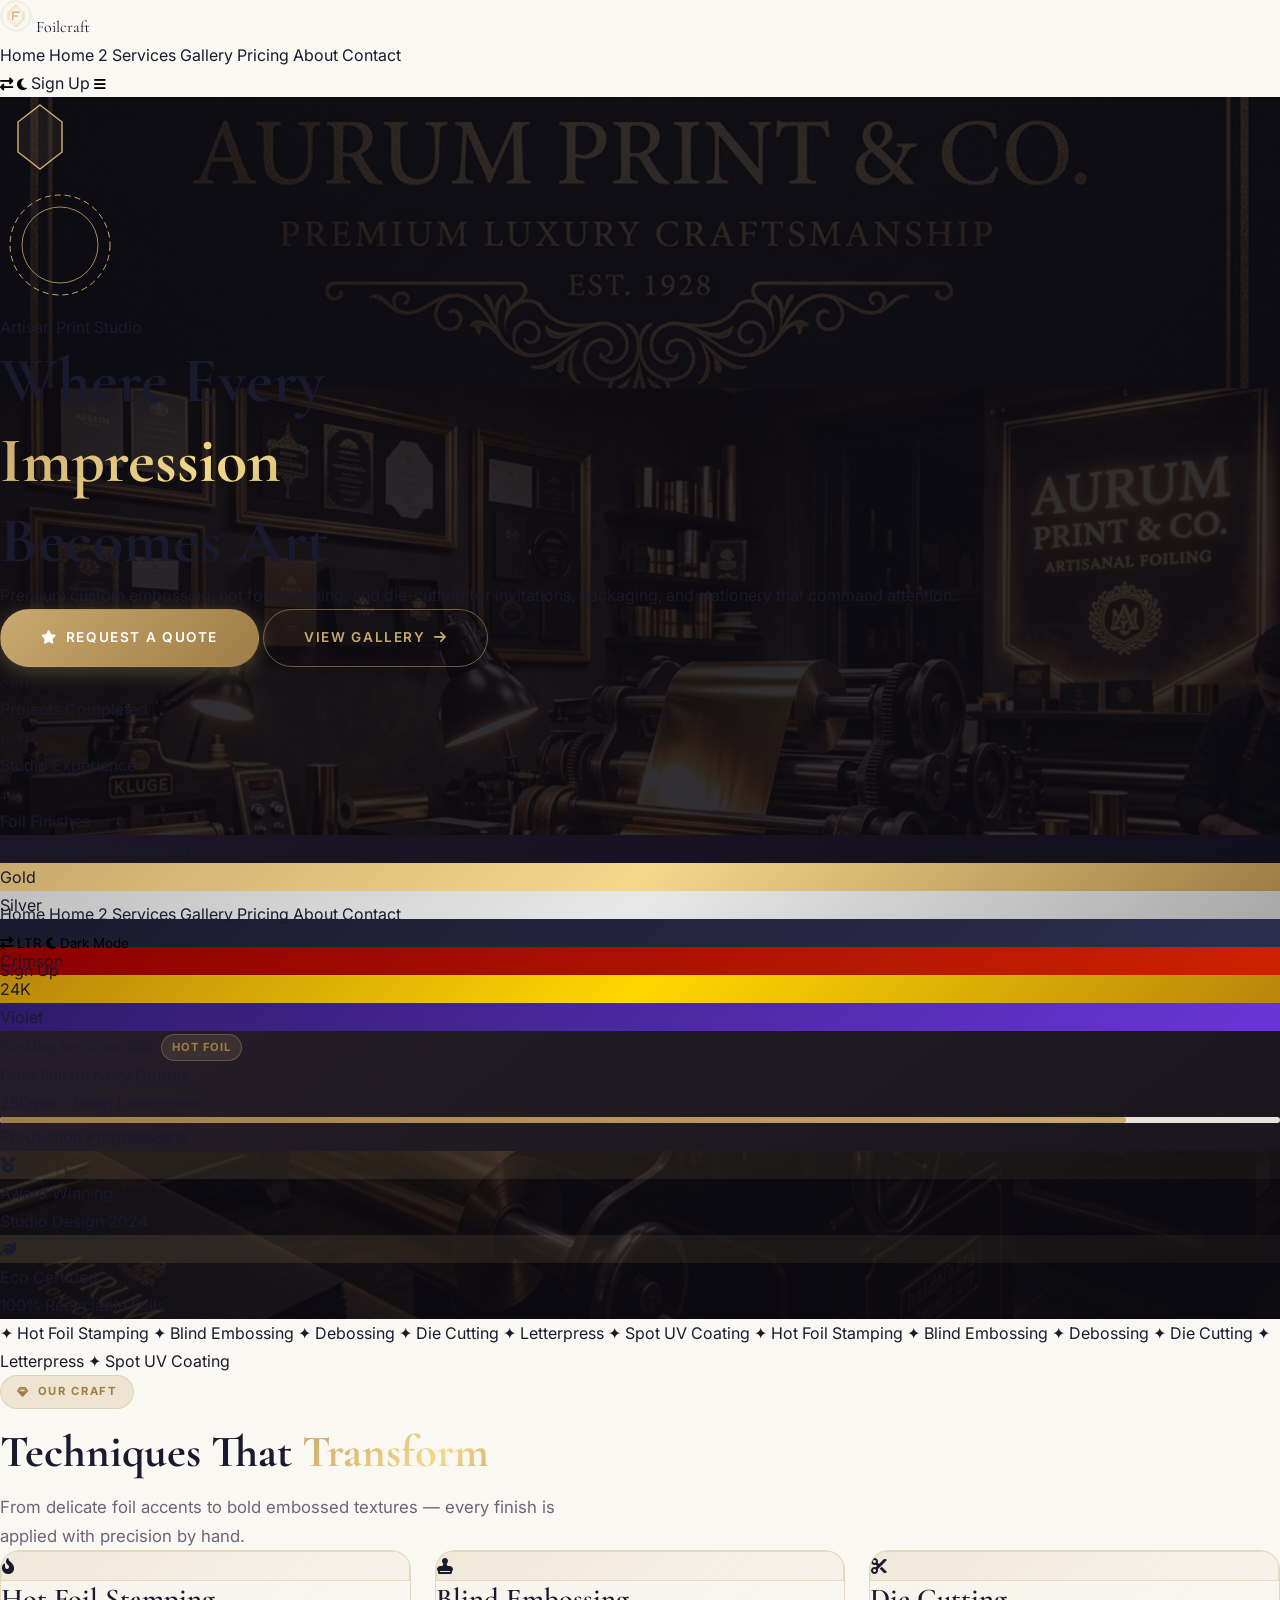
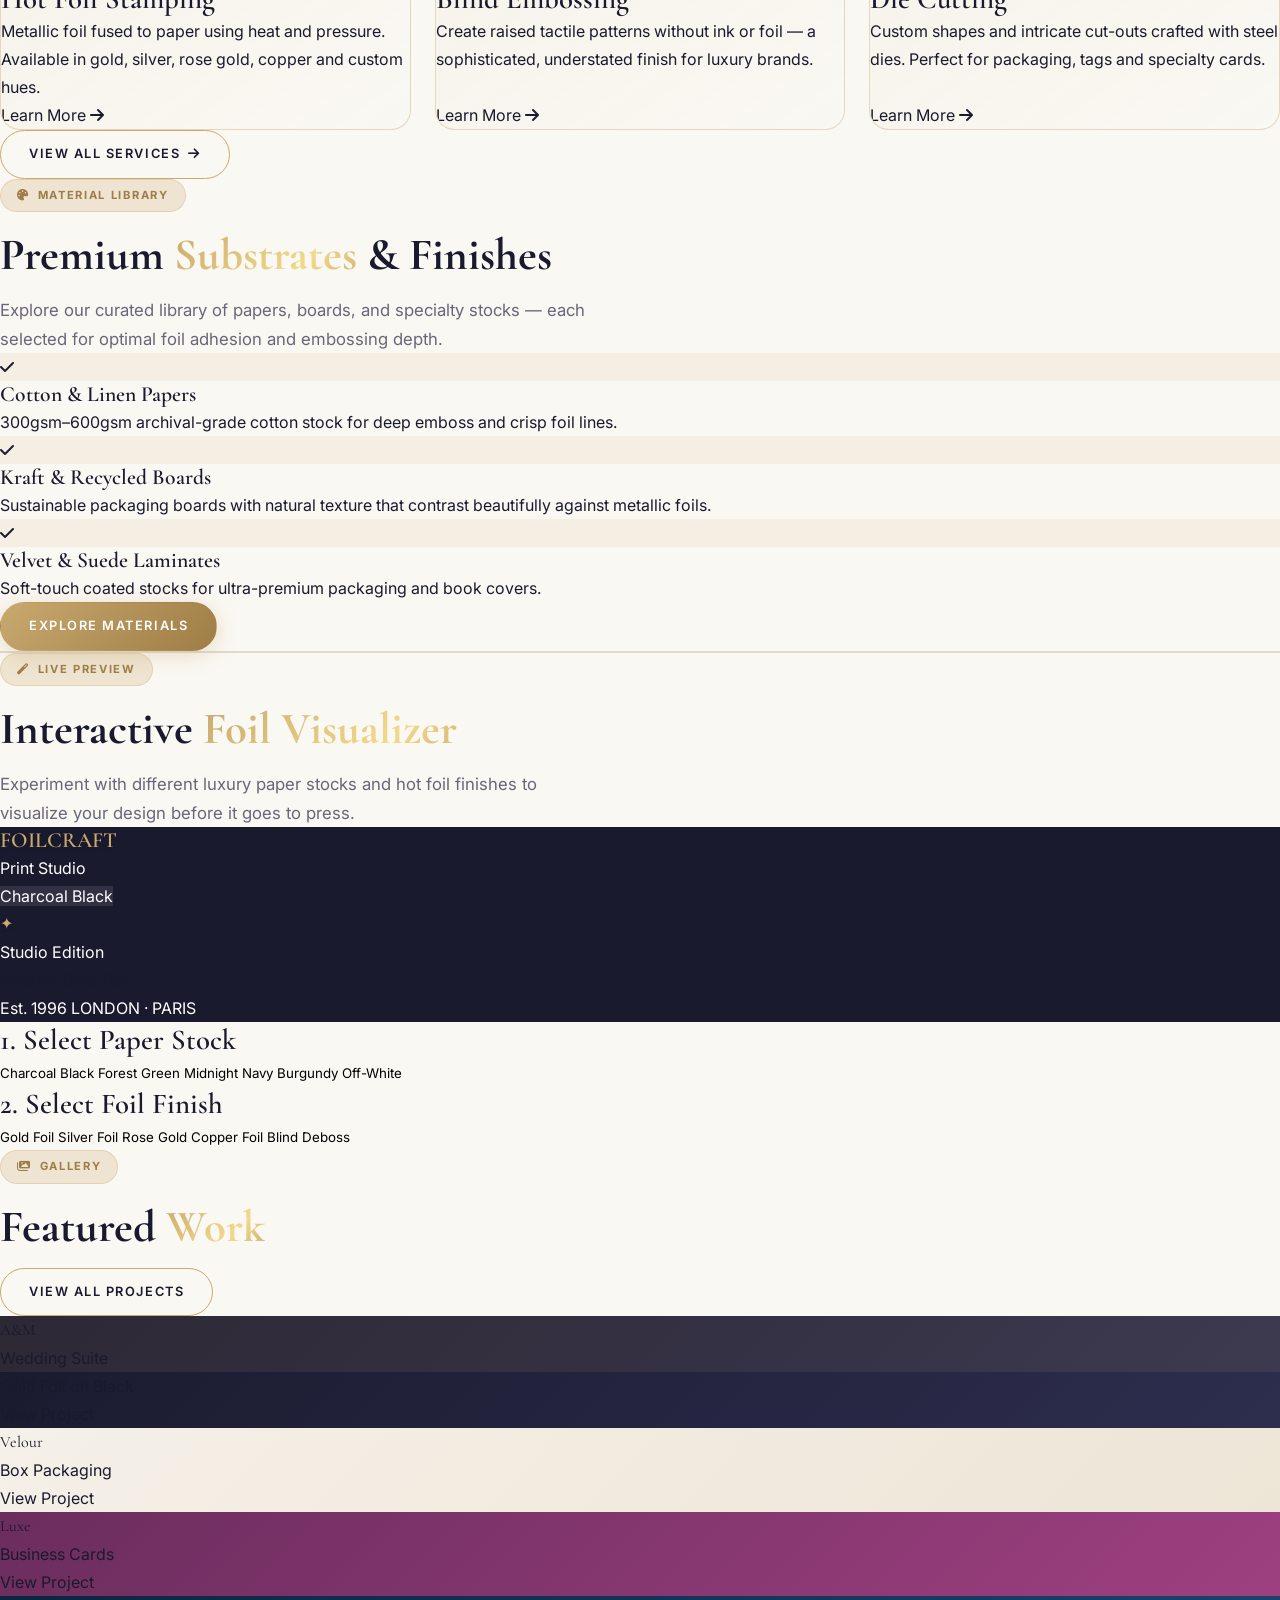
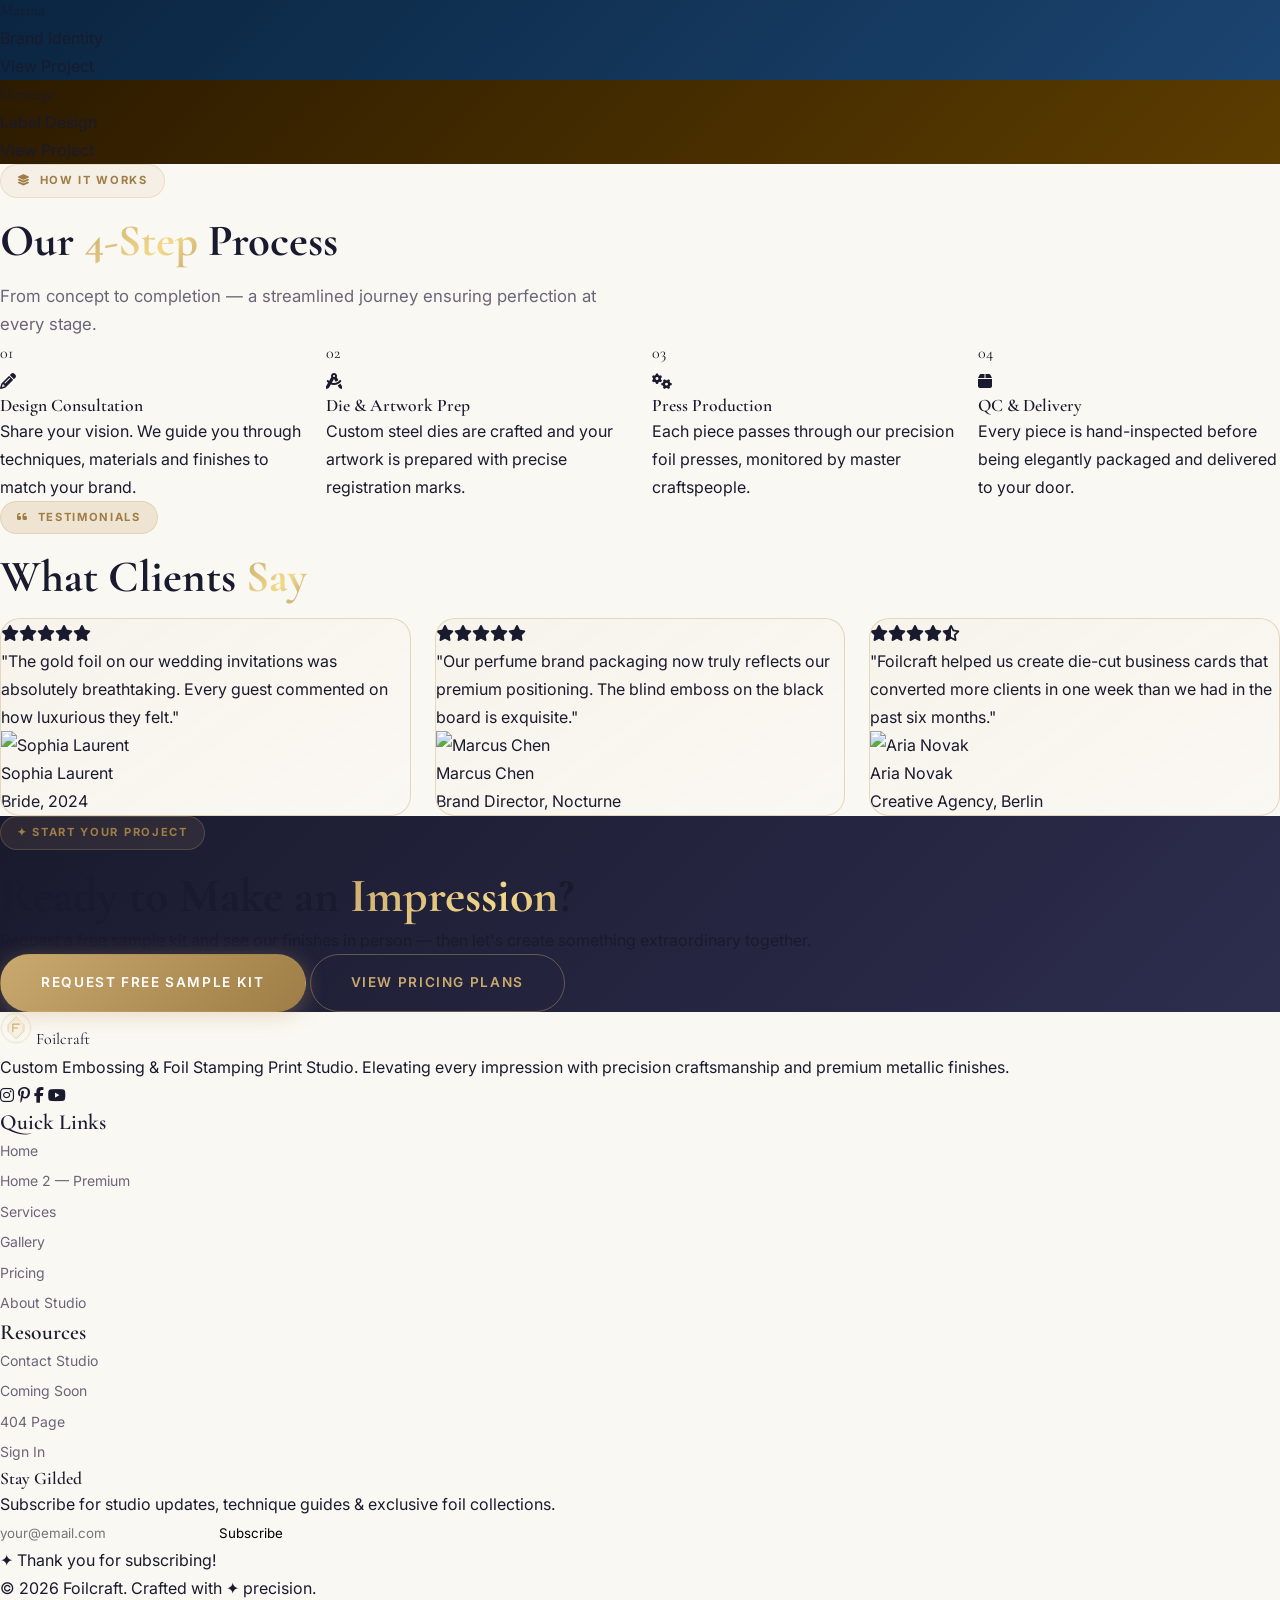
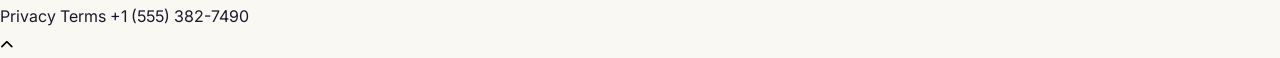
==== index.html @ 5d6f9059 "first commit" ====
<!DOCTYPE html>
<html lang="en" dir="ltr">

<head>
    <meta charset="UTF-8">
    <meta name="viewport" content="width=device-width, initial-scale=1.0">
    <meta name="description"
        content="Foilcraft — Premium custom embossing and foil stamping print studio. Elevate your invitations, packaging & stationery with handcrafted metallic finishes.">
    <title>Foilcraft | Custom Embossing & Foil Stamping Print Studio</title>
    <link rel="icon"
        href="data:image/svg+xml,%3Csvg xmlns='http://www.w3.org/2000/svg' viewBox='0 0 100 100' fill='none'%3E%3Ccircle cx='50' cy='50' r='47' stroke='%23C9A96E' stroke-width='2' stroke-opacity='0.4' fill='none'/%3E%3Cpath d='M50 15 L75 40 L75 60 L50 85 L25 60 L25 40 Z' fill='%23C9A96E' fill-opacity='0.15' stroke='%23C9A96E' stroke-width='2'/%3E%3Cpath d='M40 38 L40 62 M40 38 L60 38 M40 50 L55 50' stroke='%23C9A96E' stroke-width='3.5' stroke-linecap='round'/%3E%3C/svg%3E">
    <script src="https://cdn.tailwindcss.com"></script>
    <link rel="stylesheet" href="https://cdnjs.cloudflare.com/ajax/libs/font-awesome/6.5.1/css/all.min.css">
    <link rel="stylesheet" href="style.css">
    <script>tailwind.config = { darkMode: 'class', theme: { extend: { colors: { primary: '#C9A96E', secondary: '#1A1A2E' } } } }</script>
</head>

<body>
    <div id="navbar-container"></div>

    <!-- ===== HERO ===== -->
    <section class="relative min-h-[92vh] flex items-center overflow-hidden bg-[#0D0B12]" style="background-image: linear-gradient(rgba(13, 11, 18, 0.85), rgba(13, 11, 18, 0.85)), url('banner_home.png'); background-size: cover; background-position: center;">
        <!-- Animated background -->
        <div class="absolute inset-0 overflow-hidden pointer-events-none">
            <!-- Gold orbs -->
            <div class="absolute w-[600px] h-[600px] rounded-full"
                style="background:radial-gradient(circle,rgba(201,169,110,0.18) 0%,transparent 70%);top:-150px;right:-150px;">
            </div>
            <div class="absolute w-[400px] h-[400px] rounded-full"
                style="background:radial-gradient(circle,rgba(201,169,110,0.10) 0%,transparent 70%);bottom:-100px;left:-100px;">
            </div>
            <!-- Grid pattern -->
            <div class="absolute inset-0"
                style="background-image:linear-gradient(rgba(201,169,110,0.04) 1px,transparent 1px),linear-gradient(90deg,rgba(201,169,110,0.04) 1px,transparent 1px);background-size:60px 60px;">
            </div>
        </div>

        <!-- Floating decorative shapes -->
        <div class="absolute top-24 left-[8%] opacity-20" style="animation:float 6s ease-in-out infinite;">
            <svg width="80" height="80" viewBox="0 0 80 80" fill="none">
                <path d="M40 8 L62 25 L62 55 L40 72 L18 55 L18 25 Z" stroke="#C9A96E" stroke-width="1.5"
                    fill="rgba(201,169,110,0.08)" />
            </svg>
        </div>
        <div class="absolute bottom-32 right-[10%] opacity-15" style="animation:float 8s ease-in-out infinite 2s;">
            <svg width="120" height="120" viewBox="0 0 120 120" fill="none">
                <circle cx="60" cy="60" r="50" stroke="#C9A96E" stroke-width="1" stroke-dasharray="6 4" />
                <circle cx="60" cy="60" r="38" stroke="#C9A96E" stroke-width="0.8" fill="none" />
            </svg>
        </div>

        <div class="max-w-7xl mx-auto px-4 sm:px-6 w-full relative z-10 py-24">
            <div class="grid grid-cols-1 xl:grid-cols-2 gap-16 items-center">
                <!-- Left Content -->
                <div class="text-center xl:text-left">
                    <div
                        class="inline-flex items-center gap-2 px-4 py-2 rounded-full border border-[#C9A96E]/30 bg-[#C9A96E]/10 mb-6 animate-on-scroll slide-up">
                        <span class="w-1.5 h-1.5 rounded-full bg-[#C9A96E]"></span>
                        <span class="text-[#C9A96E] text-xs font-bold uppercase tracking-[0.2em]">Artisan Print
                            Studio</span>
                        <span class="w-1.5 h-1.5 rounded-full bg-[#C9A96E]"></span>
                    </div>

                    <h1 class="font-bold text-white leading-tight mb-6 animate-on-scroll slide-up"
                        style="font-family:'Cormorant Garamond',serif;font-size:clamp(2.8rem,5vw,4.2rem);animation-delay:0.1s;">
                        Where Every<br>
                        <span
                            style="background:linear-gradient(135deg,#C9A96E 0%,#F2D98A 40%,#C9A96E 70%,#9E7D46 100%);background-size:200% auto;-webkit-background-clip:text;background-clip:text;-webkit-text-fill-color:transparent;animation:goldShimmer 4s linear infinite;">Impression</span><br>
                        Becomes Art
                    </h1>

                    <p class="text-neutral-400 text-lg leading-relaxed mb-8 max-w-xl xl:max-w-none mx-auto xl:mx-0 text-center xl:text-left animate-on-scroll slide-up"
                        style="animation-delay:0.2s;">
                        Premium custom embossing, hot foil stamping, and die-cutting for invitations, packaging, and
                        stationery that command attention.
                    </p>

                    <div class="flex flex-col sm:flex-row gap-4 justify-center xl:justify-start animate-on-scroll slide-up"
                        style="animation-delay:0.3s;">
                        <a href="contact.html" class="btn btn-primary btn-lg btn-shine">
                            <i class="fas fa-star text-xs"></i> Request a Quote
                        </a>
                        <a href="gallery.html" class="btn btn-secondary btn-lg"
                            style="border-color:rgba(201,169,110,0.5);color:#C9A96E;">
                            View Gallery <i class="fas fa-arrow-right text-xs"></i>
                        </a>
                    </div>

                    <!-- Stats row -->
                    <div class="grid grid-cols-3 gap-6 mt-14 pt-10 border-t border-white/10 animate-on-scroll slide-up"
                        style="animation-delay:0.4s;">
                        <div class="text-center xl:text-left">
                            <div class="text-2xl font-bold text-[#C9A96E]"
                                style="font-family:'Cormorant Garamond',serif;" data-counter data-target="850"
                                data-suffix="+">850+</div>
                            <div class="text-xs text-neutral-500 uppercase tracking-wider mt-1">Projects Completed</div>
                        </div>
                        <div class="text-center xl:text-left">
                            <div class="text-2xl font-bold text-[#C9A96E]"
                                style="font-family:'Cormorant Garamond',serif;" data-counter data-target="15"
                                data-suffix=" Yrs">15 Yrs</div>
                            <div class="text-xs text-neutral-500 uppercase tracking-wider mt-1">Studio Experience</div>
                        </div>
                        <div class="text-center xl:text-left">
                            <div class="text-2xl font-bold text-[#C9A96E]"
                                style="font-family:'Cormorant Garamond',serif;" data-counter data-target="40"
                                data-suffix="+">40+</div>
                            <div class="text-xs text-neutral-500 uppercase tracking-wider mt-1">Foil Finishes</div>
                        </div>
                    </div>
                </div>

                <!-- Right Visual -->
                <div class="hidden xl:flex justify-center items-center animate-on-scroll zoom-in"
                    style="animation-delay:0.2s;">
                    <div class="relative w-full max-w-lg">
                        <!-- Main card visual -->
                        <div class="relative rounded-3xl overflow-hidden border border-[#C9A96E]/25 shadow-2xl"
                            style="background:linear-gradient(145deg,#1C1628,#0F0D18);">
                            <!-- Top bar -->
                            <div class="flex items-center justify-between px-6 py-4 border-b border-white/8">
                                <span class="text-[#C9A96E] text-xs font-bold tracking-widest uppercase">✦ Premium Foil
                                    Collection</span>
                                <div class="flex gap-1.5">
                                    <div class="w-2.5 h-2.5 rounded-full bg-[#C9A96E]/40"></div>
                                    <div class="w-2.5 h-2.5 rounded-full bg-[#C9A96E]/60"></div>
                                    <div class="w-2.5 h-2.5 rounded-full bg-[#C9A96E]"></div>
                                </div>
                            </div>
                            <!-- Foil swatch grid -->
                            <div class="p-6 grid grid-cols-3 gap-3">
                                <div class="aspect-square rounded-xl flex items-center justify-center text-xs font-bold uppercase tracking-wider"
                                    style="background:linear-gradient(135deg,#C9A96E,#F2D98A,#9E7D46);color:#1A1A2E;">
                                    Gold</div>
                                <div class="aspect-square rounded-xl flex items-center justify-center text-xs font-bold uppercase tracking-wider"
                                    style="background:linear-gradient(135deg,#C0C0C0,#E8E8E8,#A8A8A8);color:#1A1A2E;">
                                    Silver</div>
                                <div class="aspect-square rounded-xl flex items-center justify-center text-xs font-bold uppercase tracking-wider text-white"
                                    style="background:linear-gradient(135deg,#1A1A2E,#2D2D4E);">Navy</div>
                                <div class="aspect-square rounded-xl flex items-center justify-center text-xs font-bold uppercase tracking-wider text-white"
                                    style="background:linear-gradient(135deg,#8B0000,#CC2200);">Crimson</div>
                                <div class="aspect-square rounded-xl flex items-center justify-center text-xs font-bold uppercase tracking-wider"
                                    style="background:linear-gradient(135deg,#B8860B,#FFD700,#B8860B);color:#1A1A2E;">
                                    24K</div>
                                <div class="aspect-square rounded-xl flex items-center justify-center text-xs font-bold uppercase tracking-wider text-white"
                                    style="background:linear-gradient(135deg,#2D1B69,#6A35D8);">Violet</div>
                            </div>
                            <!-- Sample invitation card -->
                            <div class="mx-6 mb-6 p-5 rounded-2xl border border-[#C9A96E]/30"
                                style="background:rgba(201,169,110,0.06);">
                                <div class="flex items-center justify-between mb-3">
                                    <span class="text-white text-sm font-semibold"
                                        style="font-family:'Cormorant Garamond',serif;">Wedding Invitation Suite</span>
                                    <span class="badge badge-gold text-[10px]">Hot Foil</span>
                                </div>
                                <div class="space-y-2">
                                    <div class="flex items-center gap-3">
                                        <div class="w-8 h-8 rounded-lg"
                                            style="background:linear-gradient(135deg,#C9A96E,#F2D98A);"></div>
                                        <div>
                                            <div class="text-xs text-white font-medium">Gold Foil on Ivory Cotton</div>
                                            <div class="text-[11px] text-neutral-500">250gsm · Deep Letterpress</div>
                                        </div>
                                    </div>
                                    <div class="progress-bar mt-2">
                                        <div class="progress-fill" style="width:88%;"></div>
                                    </div>
                                    <div class="text-[11px] text-neutral-500 flex justify-between">
                                        <span>Production Progress</span><span class="text-[#C9A96E]">88%</span>
                                    </div>
                                </div>
                            </div>
                        </div>
                        <!-- Floating badges -->
                        <div
                            class="absolute -top-4 -left-4 z-10 bg-white dark:bg-[#1C1C2E] rounded-2xl p-3 shadow-xl border border-[#E8E2D8] dark:border-[#2D2D4A] flex items-center gap-2.5">
                            <div class="w-9 h-9 rounded-xl flex items-center justify-center text-[#C9A96E]"
                                style="background:linear-gradient(135deg,rgba(201,169,110,0.15),rgba(201,169,110,0.05));">
                                <i class="fas fa-medal"></i></div>
                            <div>
                                <div class="text-xs font-bold text-[#1A1A2E] dark:text-white">Award Winning</div>
                                <div class="text-[11px] text-neutral-400">Studio Design 2024</div>
                            </div>
                        </div>
                        <div
                            class="absolute -bottom-4 -right-4 z-10 bg-white dark:bg-[#1C1C2E] rounded-2xl p-3 shadow-xl border border-[#E8E2D8] dark:border-[#2D2D4A] flex items-center gap-2.5">
                            <div class="w-9 h-9 rounded-xl flex items-center justify-center text-[#C9A96E]"
                                style="background:linear-gradient(135deg,rgba(201,169,110,0.15),rgba(201,169,110,0.05));">
                                <i class="fas fa-leaf"></i></div>
                            <div>
                                <div class="text-xs font-bold text-[#1A1A2E] dark:text-white">Eco Certified</div>
                                <div class="text-[11px] text-neutral-400">100% Recyclable Foils</div>
                            </div>
                        </div>
                    </div>
                </div>
            </div>
        </div>
    </section>

    <!-- ===== MARQUEE STRIP ===== -->
    <section class="py-5 bg-[#C9A96E] overflow-hidden">
        <div class="flex gap-12 whitespace-nowrap" style="animation:marqueeScroll 20s linear infinite;">
            <span class="text-xs font-bold uppercase tracking-[0.25em] text-[#1A1A2E] flex-shrink-0">✦ Hot Foil
                Stamping</span>
            <span class="text-xs font-bold uppercase tracking-[0.25em] text-[#1A1A2E] flex-shrink-0">✦ Blind
                Embossing</span>
            <span class="text-xs font-bold uppercase tracking-[0.25em] text-[#1A1A2E] flex-shrink-0">✦ Debossing</span>
            <span class="text-xs font-bold uppercase tracking-[0.25em] text-[#1A1A2E] flex-shrink-0">✦ Die
                Cutting</span>
            <span class="text-xs font-bold uppercase tracking-[0.25em] text-[#1A1A2E] flex-shrink-0">✦
                Letterpress</span>
            <span class="text-xs font-bold uppercase tracking-[0.25em] text-[#1A1A2E] flex-shrink-0">✦ Spot UV
                Coating</span>
            <span class="text-xs font-bold uppercase tracking-[0.25em] text-[#1A1A2E] flex-shrink-0">✦ Hot Foil
                Stamping</span>
            <span class="text-xs font-bold uppercase tracking-[0.25em] text-[#1A1A2E] flex-shrink-0">✦ Blind
                Embossing</span>
            <span class="text-xs font-bold uppercase tracking-[0.25em] text-[#1A1A2E] flex-shrink-0">✦ Debossing</span>
            <span class="text-xs font-bold uppercase tracking-[0.25em] text-[#1A1A2E] flex-shrink-0">✦ Die
                Cutting</span>
            <span class="text-xs font-bold uppercase tracking-[0.25em] text-[#1A1A2E] flex-shrink-0">✦
                Letterpress</span>
            <span class="text-xs font-bold uppercase tracking-[0.25em] text-[#1A1A2E] flex-shrink-0">✦ Spot UV
                Coating</span>
        </div>
    </section>

    <!-- ===== SERVICES OVERVIEW ===== -->
    <section class="py-24 bg-[#FAF8F3] dark:bg-[#0D0D1A]">
        <div class="max-w-7xl mx-auto px-4 sm:px-6">
            <div class="text-center mb-16">
                <div class="section-tag mx-auto">
                    <i class="fas fa-gem text-[#C9A96E] text-[10px]"></i> Our Craft
                </div>
                <h2 class="section-title text-center">Techniques That <span class="gold-text">Transform</span></h2>
                <p class="section-subtitle mx-auto text-center">From delicate foil accents to bold embossed textures —
                    every finish is applied with precision by hand.</p>
            </div>

            <div class="grid-3 reveal">
                <!-- Service 1 -->
                <div class="card card-gold p-8 group">
                    <div class="w-14 h-14 rounded-2xl flex items-center justify-center mb-6 group-hover:scale-110 transition-transform"
                        style="background:linear-gradient(135deg,rgba(201,169,110,0.15),rgba(201,169,110,0.05));border:1px solid rgba(201,169,110,0.3);">
                        <i class="fas fa-fire-flame-curved text-[#C9A96E] text-xl"></i>
                    </div>
                    <h3 class="mb-3 text-[#1A1A2E] dark:text-white" style="font-family:'Cormorant Garamond',serif;">Hot
                        Foil Stamping</h3>
                    <p class="text-sm text-neutral-500 dark:text-neutral-400 leading-relaxed mb-6">Metallic foil fused
                        to paper using heat and pressure. Available in gold, silver, rose gold, copper and custom hues.
                    </p>
                    <a href="services.html"
                        class="text-[#C9A96E] text-xs font-bold uppercase tracking-widest hover:gap-2 flex items-center gap-1 transition-all">Learn
                        More <i class="fas fa-arrow-right"></i></a>
                </div>
                <!-- Service 2 -->
                <div class="card card-gold p-8 group">
                    <div class="w-14 h-14 rounded-2xl flex items-center justify-center mb-6 group-hover:scale-110 transition-transform"
                        style="background:linear-gradient(135deg,rgba(201,169,110,0.15),rgba(201,169,110,0.05));border:1px solid rgba(201,169,110,0.3);">
                        <i class="fas fa-stamp text-[#C9A96E] text-xl"></i>
                    </div>
                    <h3 class="mb-3 text-[#1A1A2E] dark:text-white" style="font-family:'Cormorant Garamond',serif;">
                        Blind Embossing</h3>
                    <p class="text-sm text-neutral-500 dark:text-neutral-400 leading-relaxed mb-6">Create raised tactile
                        patterns without ink or foil — a sophisticated, understated finish for luxury brands.</p>
                    <a href="services.html"
                        class="text-[#C9A96E] text-xs font-bold uppercase tracking-widest hover:gap-2 flex items-center gap-1 transition-all">Learn
                        More <i class="fas fa-arrow-right"></i></a>
                </div>
                <!-- Service 3 -->
                <div class="card card-gold p-8 group">
                    <div class="w-14 h-14 rounded-2xl flex items-center justify-center mb-6 group-hover:scale-110 transition-transform"
                        style="background:linear-gradient(135deg,rgba(201,169,110,0.15),rgba(201,169,110,0.05));border:1px solid rgba(201,169,110,0.3);">
                        <i class="fas fa-scissors text-[#C9A96E] text-xl"></i>
                    </div>
                    <h3 class="mb-3 text-[#1A1A2E] dark:text-white" style="font-family:'Cormorant Garamond',serif;">Die
                        Cutting</h3>
                    <p class="text-sm text-neutral-500 dark:text-neutral-400 leading-relaxed mb-6">Custom shapes and
                        intricate cut-outs crafted with steel dies. Perfect for packaging, tags and specialty cards.</p>
                    <a href="services.html"
                        class="text-[#C9A96E] text-xs font-bold uppercase tracking-widest hover:gap-2 flex items-center gap-1 transition-all">Learn
                        More <i class="fas fa-arrow-right"></i></a>
                </div>
            </div>

            <div class="text-center mt-12">
                <a href="services.html" class="btn btn-secondary">View All Services <i
                        class="fas fa-arrow-right"></i></a>
            </div>
        </div>
    </section>

    <!-- ===== MATERIAL SWATCHES ===== -->
    <section class="py-24 bg-white dark:bg-[#141420]">
        <div class="max-w-7xl mx-auto px-4 sm:px-6">
            <div class="grid grid-cols-1 xl:grid-cols-2 gap-16 items-center">
                <!-- Left -->
                <div class="text-center xl:text-left flex flex-col items-center xl:items-start">
                    <div class="section-tag mx-auto xl:mx-0">
                        <i class="fas fa-palette text-[10px]"></i> Material Library
                    </div>
                    <h2 class="section-title mb-4 text-center xl:text-left">Premium <span class="gold-text">Substrates</span> & Finishes</h2>
                    <p class="section-subtitle mb-8 text-center xl:text-left mx-auto xl:mx-0">Explore our curated library of papers, boards, and specialty stocks
                        — each selected for optimal foil adhesion and embossing depth.</p>
                    <div class="space-y-4 w-full">
                        <div class="flex flex-col xl:flex-row items-center xl:items-start text-center xl:text-left gap-4 reveal">
                            <div class="w-10 h-10 rounded-xl flex items-center justify-center shrink-0"
                                style="background:rgba(201,169,110,0.12);"><i
                                    class="fas fa-check text-[#C9A96E] text-sm"></i></div>
                            <div>
                                <h4 class="text-sm font-semibold text-[#1A1A2E] dark:text-white mb-1">Cotton & Linen
                                    Papers</h4>
                                <p class="text-sm text-neutral-500">300gsm–600gsm archival-grade cotton stock for deep
                                    emboss and crisp foil lines.</p>
                            </div>
                        </div>
                        <div class="flex flex-col xl:flex-row items-center xl:items-start text-center xl:text-left gap-4 reveal">
                            <div class="w-10 h-10 rounded-xl flex items-center justify-center shrink-0"
                                style="background:rgba(201,169,110,0.12);"><i
                                    class="fas fa-check text-[#C9A96E] text-sm"></i></div>
                            <div>
                                <h4 class="text-sm font-semibold text-[#1A1A2E] dark:text-white mb-1">Kraft & Recycled
                                    Boards</h4>
                                <p class="text-sm text-neutral-500">Sustainable packaging boards with natural texture
                                    that contrast beautifully against metallic foils.</p>
                            </div>
                        </div>
                        <div class="flex flex-col xl:flex-row items-center xl:items-start text-center xl:text-left gap-4 reveal">
                            <div class="w-10 h-10 rounded-xl flex items-center justify-center shrink-0"
                                style="background:rgba(201,169,110,0.12);"><i
                                    class="fas fa-check text-[#C9A96E] text-sm"></i></div>
                            <div>
                                <h4 class="text-sm font-semibold text-[#1A1A2E] dark:text-white mb-1">Velvet & Suede
                                    Laminates</h4>
                                <p class="text-sm text-neutral-500">Soft-touch coated stocks for ultra-premium packaging
                                    and book covers.</p>
                            </div>
                        </div>
                    </div>
                    <a href="services.html" class="btn btn-primary mt-8">Explore Materials</a>
                </div>
                <!-- Right swatches -->
                <div class="grid grid-cols-4 gap-3 reveal">
                    <div class="aspect-square rounded-2xl shadow-lg"
                        style="background:linear-gradient(135deg,#C9A96E,#F2D98A,#9E7D46);grid-column:span 2;grid-row:span 2;">
                    </div>
                    <div class="aspect-square rounded-2xl shadow-md"
                        style="background:linear-gradient(135deg,#B8B8B8,#E0E0E0,#A0A0A0);"></div>
                    <div class="aspect-square rounded-2xl shadow-md"
                        style="background:linear-gradient(135deg,#E8C0B0,#F4D4C8,#D4A090);"></div>
                    <div class="aspect-square rounded-2xl shadow-md"
                        style="background:linear-gradient(135deg,#1A1A2E,#2D2D4E);"></div>
                    <div class="aspect-square rounded-2xl shadow-md"
                        style="background:linear-gradient(135deg,#5C4033,#8B5E3C);"></div>
                    <div class="aspect-square rounded-2xl shadow-md"
                        style="background:linear-gradient(135deg,#2E5902,#4A8F0A);"></div>
                    <div class="aspect-square rounded-2xl shadow-md"
                        style="background:linear-gradient(135deg,#4B0082,#7B2FBE);"></div>
                    <div class="aspect-square rounded-2xl shadow-md"
                        style="background:linear-gradient(135deg,#F5F0E8,#EDE5D6);border:1px solid #E0D8CC;"></div>
                    <div class="aspect-square rounded-2xl shadow-md"
                        style="background:linear-gradient(135deg,#D4A017,#F2C94C);"></div>
                </div>
            </div>
        </div>
    </section>

    <!-- ===== INTERACTIVE FOIL & COLOR VISUALIZER ===== -->
    <section class="py-24 bg-white dark:bg-[#141420] border-t border-[#E8E2D8] dark:border-[#2D2D4A]" id="visualizer-section">
        <div class="max-w-7xl mx-auto px-4 sm:px-6">
            <div class="text-center mb-16">
                <div class="section-tag mx-auto">
                    <i class="fas fa-magic text-[10px]"></i> Live Preview
                </div>
                <h2 class="section-title mt-3">Interactive <span class="gold-text">Foil Visualizer</span></h2>
                <p class="section-subtitle max-w-xl mx-auto mt-4">
                    Experiment with different luxury paper stocks and hot foil finishes to visualize your design before it goes to press.
                </p>
            </div>

            <div class="grid grid-cols-1 lg:grid-cols-12 gap-12 items-center">
                <!-- Left: Preview Card -->
                <div class="lg:col-span-7 flex justify-center">
                    <div class="relative w-full max-w-lg aspect-[1.6/1] rounded-3xl p-8 shadow-2xl border border-white/10 overflow-hidden flex flex-col justify-between transition-all duration-500 select-none bg-[#1A1A2E]" id="visualizer-card">
                        <!-- Card shimmer reflection -->
                        <div class="absolute inset-0 pointer-events-none opacity-40 mix-blend-overlay transition-all duration-500" id="visualizer-reflection" style="background: linear-gradient(135deg, rgba(255,255,255,0.4) 0%, transparent 50%, rgba(0,0,0,0.4) 100%);"></div>

                        <!-- Card Header -->
                        <div class="flex justify-between items-start z-10">
                            <div>
                                <h4 class="text-2xl font-bold uppercase tracking-wider transition-all duration-300" id="visualizer-card-title" style="font-family:'Cormorant Garamond',serif; color:#C9A96E;">FOILCRAFT</h4>
                                <p class="text-[9px] uppercase tracking-[0.3em] opacity-60 text-white transition-all duration-300" id="visualizer-card-subtitle">Print Studio</p>
                            </div>
                            <span class="text-xs font-semibold px-3 py-1 rounded-full bg-white/10 text-white backdrop-blur-md transition-all duration-300" id="visualizer-paper-label">Charcoal Black</span>
                        </div>

                        <!-- Card Graphic Symbol -->
                        <div class="flex justify-center my-6 z-10">
                            <div class="text-5xl font-light transition-all duration-300" id="visualizer-card-symbol" style="font-family:'Cormorant Garamond',serif; color:#C9A96E;">
                                ✦
                            </div>
                        </div>

                        <!-- Card Footer -->
                        <div class="flex justify-between items-end z-10">
                            <div>
                                <p class="text-[9px] uppercase tracking-widest opacity-50 text-white transition-all duration-300" id="visualizer-card-footer-tag">Studio Edition</p>
                                <p class="text-xs font-medium tracking-wide text-white transition-all duration-300" id="visualizer-finish-label">Metallic Gold Foil</p>
                            </div>
                            <div class="text-right">
                                <span class="text-[8px] opacity-40 text-white uppercase tracking-wider block transition-all duration-300" id="visualizer-card-footer-year">Est. 1996</span>
                                <span class="text-[10px] font-semibold text-white/80 tracking-widest block transition-all duration-300" id="visualizer-card-footer-cities">LONDON · PARIS</span>
                            </div>
                        </div>
                    </div>
                </div>

                <!-- Right: Control panel -->
                <div class="lg:col-span-5 flex flex-col gap-8">
                    <!-- Option 1: Paper Stock selector -->
                    <div>
                        <h3 class="text-xs font-bold uppercase tracking-[0.2em] text-[#1A1A2E] dark:text-white mb-4">
                            1. Select Paper Stock
                        </h3>
                        <div class="flex flex-wrap gap-3">
                            <!-- Charcoal Black -->
                            <button class="visualizer-btn active px-4 py-2.5 rounded-xl border text-xs font-semibold transition-all flex items-center gap-2.5 bg-white dark:bg-[#1C1C2E] border-[#C9A96E] text-[#C9A96E]" data-type="paper" data-value="charcoal" data-color="#1A1A2E" data-label="Charcoal Black">
                                <span class="w-3.5 h-3.5 rounded-full border border-white/20 bg-[#1A1A2E]"></span>
                                Charcoal Black
                            </button>
                            <!-- Forest Green -->
                            <button class="visualizer-btn px-4 py-2.5 rounded-xl border text-xs font-semibold transition-all flex items-center gap-2.5 bg-white dark:bg-[#1C1C2E] border-neutral-200 dark:border-neutral-800 text-neutral-600 dark:text-neutral-400 hover:border-neutral-400" data-type="paper" data-value="forest" data-color="#1B3B2B" data-label="Forest Green">
                                <span class="w-3.5 h-3.5 rounded-full border border-white/20 bg-[#1B3B2B]"></span>
                                Forest Green
                            </button>
                            <!-- Midnight Navy -->
                            <button class="visualizer-btn px-4 py-2.5 rounded-xl border text-xs font-semibold transition-all flex items-center gap-2.5 bg-white dark:bg-[#1C1C2E] border-neutral-200 dark:border-neutral-800 text-neutral-600 dark:text-neutral-400 hover:border-neutral-400" data-type="paper" data-value="navy" data-color="#0F1F38" data-label="Midnight Navy">
                                <span class="w-3.5 h-3.5 rounded-full border border-white/20 bg-[#0F1F38]"></span>
                                Midnight Navy
                            </button>
                            <!-- Imperial Burgundy -->
                            <button class="visualizer-btn px-4 py-2.5 rounded-xl border text-xs font-semibold transition-all flex items-center gap-2.5 bg-white dark:bg-[#1C1C2E] border-neutral-200 dark:border-neutral-800 text-neutral-600 dark:text-neutral-400 hover:border-neutral-400" data-type="paper" data-value="burgundy" data-color="#4A121A" data-label="Imperial Burgundy">
                                <span class="w-3.5 h-3.5 rounded-full border border-white/20 bg-[#4A121A]"></span>
                                Burgundy
                            </button>
                            <!-- Classic Off-White -->
                            <button class="visualizer-btn px-4 py-2.5 rounded-xl border text-xs font-semibold transition-all flex items-center gap-2.5 bg-white dark:bg-[#1C1C2E] border-neutral-200 dark:border-neutral-800 text-neutral-600 dark:text-neutral-400 hover:border-neutral-400" data-type="paper" data-value="offwhite" data-color="#F9F6F0" data-label="Classic Off-White">
                                <span class="w-3.5 h-3.5 rounded-full border border-neutral-300 bg-[#F9F6F0]"></span>
                                Off-White
                            </button>
                        </div>
                    </div>

                    <!-- Option 2: Foil Finish selector -->
                    <div>
                        <h3 class="text-xs font-bold uppercase tracking-[0.2em] text-[#1A1A2E] dark:text-white mb-4">
                            2. Select Foil Finish
                        </h3>
                        <div class="flex flex-wrap gap-3">
                            <!-- Metallic Gold -->
                            <button class="visualizer-btn active px-4 py-2.5 rounded-xl border text-xs font-semibold transition-all flex items-center gap-2.5 bg-white dark:bg-[#1C1C2E] border-[#C9A96E] text-[#C9A96E]" data-type="finish" data-value="gold" data-color="#C9A96E" data-label="Metallic Gold Foil">
                                <span class="w-3.5 h-3.5 rounded-full border border-white/20 bg-gradient-to-br from-[#E2C799] to-[#9E7D46]"></span>
                                Gold Foil
                            </button>
                            <!-- Metallic Silver -->
                            <button class="visualizer-btn px-4 py-2.5 rounded-xl border text-xs font-semibold transition-all flex items-center gap-2.5 bg-white dark:bg-[#1C1C2E] border-neutral-200 dark:border-neutral-800 text-neutral-600 dark:text-neutral-400 hover:border-neutral-400" data-type="finish" data-value="silver" data-color="#D1D5DB" data-label="Metallic Silver Foil">
                                <span class="w-3.5 h-3.5 rounded-full border border-white/20 bg-gradient-to-br from-[#E5E7EB] to-[#9CA3AF]"></span>
                                Silver Foil
                            </button>
                            <!-- Rose Gold -->
                            <button class="visualizer-btn px-4 py-2.5 rounded-xl border text-xs font-semibold transition-all flex items-center gap-2.5 bg-white dark:bg-[#1C1C2E] border-neutral-200 dark:border-neutral-800 text-neutral-600 dark:text-neutral-400 hover:border-neutral-400" data-type="finish" data-value="rose" data-color="#E5A995" data-label="Rose Gold Foil">
                                <span class="w-3.5 h-3.5 rounded-full border border-white/20 bg-gradient-to-br from-[#F5D6CD] to-[#D58C77]"></span>
                                Rose Gold
                            </button>
                            <!-- Copper Foil -->
                            <button class="visualizer-btn px-4 py-2.5 rounded-xl border text-xs font-semibold transition-all flex items-center gap-2.5 bg-white dark:bg-[#1C1C2E] border-neutral-200 dark:border-neutral-800 text-neutral-600 dark:text-neutral-400 hover:border-neutral-400" data-type="finish" data-value="copper" data-color="#C87546" data-label="Copper Foil">
                                <span class="w-3.5 h-3.5 rounded-full border border-white/20 bg-gradient-to-br from-[#E29C77] to-[#9E572E]"></span>
                                Copper Foil
                            </button>
                            <!-- Blind Deboss -->
                            <button class="visualizer-btn px-4 py-2.5 rounded-xl border text-xs font-semibold transition-all flex items-center gap-2.5 bg-white dark:bg-[#1C1C2E] border-neutral-200 dark:border-neutral-800 text-neutral-600 dark:text-neutral-400 hover:border-neutral-400" data-type="finish" data-value="deboss" data-color="deboss" data-label="Blind Deboss">
                                <span class="w-3.5 h-3.5 rounded-full border border-neutral-300 bg-neutral-400/20"></span>
                                Blind Deboss
                            </button>
                        </div>
                    </div>
                </div>
            </div>
        </div>
    </section>

    <!-- ===== GALLERY PREVIEW ===== -->
    <section class="py-24 bg-[#FAF8F3] dark:bg-[#0D0D1A]">
        <div class="max-w-7xl mx-auto px-4 sm:px-6">
            <div class="flex flex-col sm:flex-row items-center justify-between gap-6 mb-14">
                <div>
                    <div class="section-tag">
                        <i class="fas fa-images text-[10px]"></i> Gallery
                    </div>
                    <h2 class="section-title">Featured <span class="gold-text">Work</span></h2>
                </div>
                <a href="gallery.html" class="btn btn-secondary shrink-0">View All Projects</a>
            </div>

            <div class="grid grid-cols-2 md:grid-cols-4 gap-4 reveal">
                <!-- Gallery items — CSS art representations -->
                <div class="aspect-square rounded-2xl overflow-hidden group cursor-pointer relative"
                    style="background:linear-gradient(135deg,#1A1A2E 0%,#2D2D4E 100%);grid-column:span 2;grid-row:span 2;">
                    <div class="absolute inset-0 flex items-center justify-center flex-col gap-3">
                        <div class="w-24 h-32 rounded-lg border-2 border-[#C9A96E] flex items-center justify-center"
                            style="background:rgba(201,169,110,0.1);">
                            <div class="text-[#C9A96E] text-center">
                                <div class="text-2xl font-bold" style="font-family:'Cormorant Garamond',serif;">A&M
                                </div>
                                <div class="text-[10px] tracking-widest uppercase mt-1">Wedding Suite</div>
                            </div>
                        </div>
                        <div class="text-xs text-[#C9A96E] uppercase tracking-widest">Gold Foil on Black</div>
                    </div>
                    <div
                        class="absolute inset-0 bg-black/60 opacity-0 group-hover:opacity-100 transition-all flex items-center justify-center">
                        <span class="text-white text-xs font-bold uppercase tracking-widest">View Project</span>
                    </div>
                </div>
                <div class="aspect-square rounded-2xl overflow-hidden group cursor-pointer relative"
                    style="background:linear-gradient(135deg,#F5F0E8,#EDE5D6);">
                    <div class="absolute inset-0 flex items-center justify-center">
                        <div class="text-center">
                            <div class="text-xl font-bold text-[#1A1A2E]"
                                style="font-family:'Cormorant Garamond',serif;">Velour</div>
                            <div class="text-[10px] uppercase tracking-widest text-neutral-400 mt-1">Box Packaging</div>
                        </div>
                    </div>
                    <div
                        class="absolute inset-0 bg-black/50 opacity-0 group-hover:opacity-100 transition-all flex items-center justify-center">
                        <span class="text-white text-xs font-bold uppercase tracking-widest">View Project</span>
                    </div>
                </div>
                <div class="aspect-square rounded-2xl overflow-hidden group cursor-pointer relative"
                    style="background:linear-gradient(135deg,#6B2D5E,#9E4080);">
                    <div class="absolute inset-0 flex items-center justify-center">
                        <div class="text-center text-white">
                            <div class="text-xl font-bold" style="font-family:'Cormorant Garamond',serif;">Luxe</div>
                            <div class="text-[10px] uppercase tracking-widest mt-1 opacity-70">Business Cards</div>
                        </div>
                    </div>
                    <div
                        class="absolute inset-0 bg-black/50 opacity-0 group-hover:opacity-100 transition-all flex items-center justify-center">
                        <span class="text-white text-xs font-bold uppercase tracking-widest">View Project</span>
                    </div>
                </div>
                <div class="aspect-square rounded-2xl overflow-hidden group cursor-pointer relative"
                    style="background:linear-gradient(135deg,#0A2540,#1B4470);">
                    <div class="absolute inset-0 flex items-center justify-center">
                        <div class="text-center text-white">
                            <div class="text-xl font-bold" style="font-family:'Cormorant Garamond',serif;">Marina</div>
                            <div class="text-[10px] uppercase tracking-widest mt-1 opacity-70">Brand Identity</div>
                        </div>
                    </div>
                    <div
                        class="absolute inset-0 bg-black/50 opacity-0 group-hover:opacity-100 transition-all flex items-center justify-center">
                        <span class="text-white text-xs font-bold uppercase tracking-widest">View Project</span>
                    </div>
                </div>
                <div class="aspect-square rounded-2xl overflow-hidden group cursor-pointer relative"
                    style="background:linear-gradient(135deg,#2D1B00,#5C3D00);">
                    <div class="absolute inset-0 flex items-center justify-center">
                        <div class="text-center text-[#C9A96E]">
                            <div class="text-xl font-bold" style="font-family:'Cormorant Garamond',serif;">Heritage
                            </div>
                            <div class="text-[10px] uppercase tracking-widest mt-1 opacity-70">Label Design</div>
                        </div>
                    </div>
                    <div
                        class="absolute inset-0 bg-black/50 opacity-0 group-hover:opacity-100 transition-all flex items-center justify-center">
                        <span class="text-white text-xs font-bold uppercase tracking-widest">View Project</span>
                    </div>
                </div>
            </div>
        </div>
    </section>

    <!-- ===== PROCESS ===== -->
    <section class="py-24 bg-[#1A1A2E] dark:bg-[#0A0A14] relative overflow-hidden">
        <div class="absolute inset-0 pointer-events-none"
            style="background-image:linear-gradient(rgba(201,169,110,0.03) 1px,transparent 1px),linear-gradient(90deg,rgba(201,169,110,0.03) 1px,transparent 1px);background-size:80px 80px;">
        </div>
        <div class="max-w-7xl mx-auto px-4 sm:px-6 relative z-10">
            <div class="text-center mb-16">
                <div class="section-tag mx-auto"
                    style="background:rgba(201,169,110,0.1);border-color:rgba(201,169,110,0.25);">
                    <i class="fas fa-layer-group text-[10px]"></i> How It Works
                </div>
                <h2 class="section-title text-white text-center">Our <span class="gold-text">4-Step</span> Process</h2>
                <p class="section-subtitle mx-auto text-center text-neutral-400">From concept to completion — a
                    streamlined journey ensuring perfection at every stage.</p>
            </div>

            <div class="grid-4 reveal">
                <div class="relative flex flex-col items-center text-center">
                    <div class="text-5xl font-bold text-[#C9A96E]/20 mb-4"
                        style="font-family:'Cormorant Garamond',serif;">01</div>
                    <div
                        class="w-10 h-10 rounded-xl bg-[#C9A96E]/20 border border-[#C9A96E]/30 flex items-center justify-center mb-4">
                        <i class="fas fa-pencil text-[#C9A96E] text-sm"></i></div>
                    <h4 class="text-white font-semibold mb-2"
                        style="font-family:'Cormorant Garamond',serif;font-size:1.1rem;">Design Consultation</h4>
                    <p class="text-sm text-neutral-400 leading-relaxed">Share your vision. We guide you through
                        techniques, materials and finishes to match your brand.</p>
                </div>
                <div class="relative flex flex-col items-center text-center">
                    <div class="text-5xl font-bold text-[#C9A96E]/20 mb-4"
                        style="font-family:'Cormorant Garamond',serif;">02</div>
                    <div
                        class="w-10 h-10 rounded-xl bg-[#C9A96E]/20 border border-[#C9A96E]/30 flex items-center justify-center mb-4">
                        <i class="fas fa-drafting-compass text-[#C9A96E] text-sm"></i></div>
                    <h4 class="text-white font-semibold mb-2"
                        style="font-family:'Cormorant Garamond',serif;font-size:1.1rem;">Die & Artwork Prep</h4>
                    <p class="text-sm text-neutral-400 leading-relaxed">Custom steel dies are crafted and your artwork
                        is prepared with precise registration marks.</p>
                </div>
                <div class="relative flex flex-col items-center text-center">
                    <div class="text-5xl font-bold text-[#C9A96E]/20 mb-4"
                        style="font-family:'Cormorant Garamond',serif;">03</div>
                    <div
                        class="w-10 h-10 rounded-xl bg-[#C9A96E]/20 border border-[#C9A96E]/30 flex items-center justify-center mb-4">
                        <i class="fas fa-cogs text-[#C9A96E] text-sm"></i></div>
                    <h4 class="text-white font-semibold mb-2"
                        style="font-family:'Cormorant Garamond',serif;font-size:1.1rem;">Press Production</h4>
                    <p class="text-sm text-neutral-400 leading-relaxed">Each piece passes through our precision foil
                        presses, monitored by master craftspeople.</p>
                </div>
                <div class="relative flex flex-col items-center text-center">
                    <div class="text-5xl font-bold text-[#C9A96E]/20 mb-4"
                        style="font-family:'Cormorant Garamond',serif;">04</div>
                    <div
                        class="w-10 h-10 rounded-xl bg-[#C9A96E]/20 border border-[#C9A96E]/30 flex items-center justify-center mb-4">
                        <i class="fas fa-box text-[#C9A96E] text-sm"></i></div>
                    <h4 class="text-white font-semibold mb-2"
                        style="font-family:'Cormorant Garamond',serif;font-size:1.1rem;">QC & Delivery</h4>
                    <p class="text-sm text-neutral-400 leading-relaxed">Every piece is hand-inspected before being
                        elegantly packaged and delivered to your door.</p>
                </div>
            </div>
        </div>
    </section>

    <!-- ===== TESTIMONIALS ===== -->
    <section class="py-24 bg-[#FAF8F3] dark:bg-[#0D0D1A]">
        <div class="max-w-7xl mx-auto px-4 sm:px-6">
            <div class="text-center mb-16">
                <div class="section-tag mx-auto"><i class="fas fa-quote-left text-[10px]"></i> Testimonials</div>
                <h2 class="section-title text-center">What Clients <span class="gold-text">Say</span></h2>
            </div>
            <div class="grid-3 reveal">
                <div class="card card-gold p-8">
                    <div class="flex gap-1 mb-4">
                        <i class="fas fa-star text-[#C9A96E] text-sm"></i><i
                            class="fas fa-star text-[#C9A96E] text-sm"></i><i
                            class="fas fa-star text-[#C9A96E] text-sm"></i><i
                            class="fas fa-star text-[#C9A96E] text-sm"></i><i
                            class="fas fa-star text-[#C9A96E] text-sm"></i>
                    </div>
                    <p class="text-sm text-neutral-500 dark:text-neutral-400 leading-relaxed mb-6 italic">"The gold foil
                        on our wedding invitations was absolutely breathtaking. Every guest commented on how luxurious
                        they felt."</p>
                    <div class="flex items-center gap-3 mt-auto">
                        <img src="https://images.unsplash.com/photo-1534528741775-53994a69daeb?auto=format&fit=crop&q=80&w=150&h=150" alt="Sophia Laurent" class="w-10 h-10 rounded-full object-cover">
                        <div>
                            <div class="text-sm font-semibold text-[#1A1A2E] dark:text-white">Sophia Laurent</div>
                            <div class="text-xs text-neutral-400">Bride, 2024</div>
                        </div>
                    </div>
                </div>
                <div class="card card-gold p-8">
                    <div class="flex gap-1 mb-4">
                        <i class="fas fa-star text-[#C9A96E] text-sm"></i><i
                            class="fas fa-star text-[#C9A96E] text-sm"></i><i
                            class="fas fa-star text-[#C9A96E] text-sm"></i><i
                            class="fas fa-star text-[#C9A96E] text-sm"></i><i
                            class="fas fa-star text-[#C9A96E] text-sm"></i>
                    </div>
                    <p class="text-sm text-neutral-500 dark:text-neutral-400 leading-relaxed mb-6 italic">"Our perfume
                        brand packaging now truly reflects our premium positioning. The blind emboss on the black board
                        is exquisite."</p>
                    <div class="flex items-center gap-3 mt-auto">
                        <img src="https://images.unsplash.com/photo-1507003211169-0a1dd7228f2d?auto=format&fit=crop&q=80&w=150&h=150" alt="Marcus Chen" class="w-10 h-10 rounded-full object-cover">
                        <div>
                            <div class="text-sm font-semibold text-[#1A1A2E] dark:text-white">Marcus Chen</div>
                            <div class="text-xs text-neutral-400">Brand Director, Nocturne</div>
                        </div>
                    </div>
                </div>
                <div class="card card-gold p-8">
                    <div class="flex gap-1 mb-4">
                        <i class="fas fa-star text-[#C9A96E] text-sm"></i><i
                            class="fas fa-star text-[#C9A96E] text-sm"></i><i
                            class="fas fa-star text-[#C9A96E] text-sm"></i><i
                            class="fas fa-star text-[#C9A96E] text-sm"></i><i
                            class="fas fa-star-half-alt text-[#C9A96E] text-sm"></i>
                    </div>
                    <p class="text-sm text-neutral-500 dark:text-neutral-400 leading-relaxed mb-6 italic">"Foilcraft
                        helped us create die-cut business cards that converted more clients in one week than we had in
                        the past six months."</p>
                    <div class="flex items-center gap-3 mt-auto">
                        <img src="https://images.unsplash.com/photo-1494790108377-be9c29b29330?auto=format&fit=crop&q=80&w=150&h=150" alt="Aria Novak" class="w-10 h-10 rounded-full object-cover">
                        <div>
                            <div class="text-sm font-semibold text-[#1A1A2E] dark:text-white">Aria Novak</div>
                            <div class="text-xs text-neutral-400">Creative Agency, Berlin</div>
                        </div>
                    </div>
                </div>
            </div>
        </div>
    </section>

    <!-- ===== CTA BANNER ===== -->
    <section class="py-20 relative overflow-hidden" style="background:linear-gradient(135deg,#1A1A2E 0%,#2D2D4E 100%);">
        <div class="absolute inset-0 pointer-events-none">
            <div class="absolute w-96 h-96 rounded-full"
                style="background:radial-gradient(circle,rgba(201,169,110,0.15) 0%,transparent 70%);top:-100px;right:-100px;">
            </div>
        </div>
        <div class="max-w-4xl mx-auto px-4 sm:px-6 text-center relative z-10">
            <div class="section-tag mx-auto"
                style="background:rgba(201,169,110,0.1);border-color:rgba(201,169,110,0.25);">✦ Start Your Project</div>
            <h2 class="text-white text-center mb-4"
                style="font-family:'Cormorant Garamond',serif;font-size:clamp(2rem,4vw,3rem);font-weight:700;">Ready to
                Make an <span class="gold-text">Impression</span>?</h2>
            <p class="text-neutral-400 mb-10 text-lg max-w-2xl mx-auto">Request a free sample kit and see our finishes
                in person — then let's create something extraordinary together.</p>
            <div class="flex flex-col sm:flex-row gap-4 justify-center">
                <a href="contact.html" class="btn btn-primary btn-lg btn-shine">Request Free Sample Kit</a>
                <a href="pricing.html" class="btn btn-lg"
                    style="border:1.5px solid rgba(201,169,110,0.4);color:#C9A96E;">View Pricing Plans</a>
            </div>
        </div>
    </section>

    <div id="footer-container"></div>
    <script src="components.js"></script>
    <script src="script.js"></script>
    <style>
        @keyframes marqueeScroll {
            0% {
                transform: translateX(0);
            }

            100% {
                transform: translateX(-50%);
            }
        }

        @keyframes float {

            0%,
            100% {
                transform: translateY(0);
            }

            50% {
                transform: translateY(-14px);
            }
        }

        @keyframes goldShimmer {
            0% {
                background-position: -200% center;
            }

            100% {
                background-position: 200% center;
            }
        }
    </style>
</body>

</html>
---- style.css ----
/* ============================================
   Foilcraft — Custom Embossing & Foil Stamping Print Studio
   Global Styles
   ============================================ */

@import url('https://fonts.googleapis.com/css2?family=Cormorant+Garamond:ital,wght@0,400;0,500;0,600;0,700;1,400;1,500;1,600&family=Inter:wght@300;400;500;600;700&display=swap');

/* ---- CSS Variables ---- */
:root {
    --primary: #C9A96E;
    --primary-light: #E2C99A;
    --primary-dark: #9E7D46;
    --primary-glow: rgba(201, 169, 110, 0.25);
    --secondary: #1A1A2E;
    --secondary-light: #2D2D4E;
    --secondary-dark: #0F0F1F;
    --cream: #FAF8F3;
    --cream-dark: #F0EBE0;
    --warm-white: #FDFCF9;
    --surface: #FFFFFF;
    --surface-alt: #F7F5F0;
    --text-dark: #1A1A2E;
    --text-muted: #6B6579;
    --text-light: #9D97A8;
    --success: #4CAF7D;
    --warning: #E9B84B;
    --error: #E05252;
    --border-light: #E8E2D8;
    --shadow-gold: rgba(201, 169, 110, 0.15);
    --shadow-base: rgba(26, 26, 46, 0.08);
    --shadow-deep: rgba(26, 26, 46, 0.18);
    --radius-sm: 6px;
    --radius-md: 12px;
    --radius-lg: 20px;
    --radius-xl: 28px;
    --transition: all 0.35s cubic-bezier(0.4, 0, 0.2, 1);

    /* Logo Variables */
    --logo-primary: #C9A96E;
    --logo-secondary: #1A1A2E;
}

.dark {
    --cream: #0D0D1A;
    --cream-dark: #141420;
    --warm-white: #0A0A14;
    --surface: #141420;
    --surface-alt: #1C1C2E;
    --text-dark: #F0EBE0;
    --text-muted: #A09AAE;
    --text-light: #6B6579;
    --border-light: #2D2D4A;
    --shadow-gold: rgba(201, 169, 110, 0.20);
    --shadow-base: rgba(0, 0, 0, 0.35);
    --shadow-deep: rgba(0, 0, 0, 0.5);
    --logo-primary: #E2C99A;
    --logo-secondary: #F0EBE0;
}

/* ---- Reset & Base ---- */
*, *::before, *::after {
    margin: 0;
    padding: 0;
    box-sizing: border-box;
}

html {
    scroll-behavior: smooth;
    font-size: 16px;
    overflow-x: clip;
}

body {
    font-family: 'Inter', sans-serif;
    color: var(--text-dark);
    background-color: var(--cream);
    line-height: 1.75;
    overflow-x: hidden;
    transition: background-color 0.3s ease, color 0.3s ease;
}

body h1, body h2, body h3, body h4, body h5, body h6 {
    font-family: 'Cormorant Garamond', serif;
    line-height: 1.25;
    color: var(--text-dark);
}

body h1 { font-size: clamp(2.2rem, 5vw, 3.5rem); font-weight: 700; }
body h2 { font-size: clamp(1.8rem, 4vw, 2.8rem); font-weight: 700; }
body h3 { font-size: clamp(1.3rem, 2.5vw, 1.8rem); font-weight: 600; }
body h4 { font-size: clamp(1.1rem, 2vw, 1.35rem); font-weight: 600; }

a { text-decoration: none; color: inherit; transition: var(--transition); }
img { max-width: 100%; height: auto; display: block; }
ul, ol { list-style: none; }

input, textarea, select, button {
    font-family: 'Inter', sans-serif;
    outline: none;
    border: none;
    background: none;
}

/* ---- RTL Support ---- */
[dir="rtl"] { direction: rtl; text-align: right; }
[dir="rtl"] .nav-links { flex-direction: row-reverse; }
[dir="rtl"] .sidebar { left: auto; right: 0; border-right: none; border-left: 1px solid var(--border-light); }
[dir="rtl"] .main-content { margin-left: 0; margin-right: 260px; }

/* ---- Gold Shimmer Animation ---- */
@keyframes goldShimmer {
    0% { background-position: -200% center; }
    100% { background-position: 200% center; }
}

@keyframes foilPulse {
    0%, 100% { opacity: 1; filter: brightness(1); }
    50% { opacity: 0.9; filter: brightness(1.15); }
}

@keyframes float {
    0%, 100% { transform: translateY(0px); }
    50% { transform: translateY(-12px); }
}

@keyframes slideUp {
    from { opacity: 0; transform: translateY(40px); }
    to { opacity: 1; transform: translateY(0); }
}

@keyframes fadeIn {
    from { opacity: 0; }
    to { opacity: 1; }
}

@keyframes spin {
    to { transform: rotate(360deg); }
}

@keyframes shimmerMove {
    0% { left: -100%; }
    100% { left: 200%; }
}

/* ---- Gold Text Effect ---- */
.gold-text {
    background: linear-gradient(135deg, #C9A96E 0%, #F2D98A 40%, #C9A96E 60%, #9E7D46 100%);
    background-size: 200% auto;
    -webkit-background-clip: text;
    background-clip: text;
    -webkit-text-fill-color: transparent;
    animation: goldShimmer 4s linear infinite;
}

/* ---- Buttons ---- */
.btn {
    display: inline-flex;
    align-items: center;
    justify-content: center;
    gap: 8px;
    padding: 12px 28px;
    border-radius: 50px;
    font-size: 0.8rem;
    font-weight: 600;
    font-family: 'Inter', sans-serif;
    letter-spacing: 0.12em;
    text-transform: uppercase;
    cursor: pointer;
    transition: var(--transition);
    white-space: nowrap;
    position: relative;
    overflow: hidden;
}

.btn::after {
    content: '';
    position: absolute;
    top: 0;
    left: -100%;
    width: 60%;
    height: 100%;
    background: linear-gradient(90deg, transparent, rgba(255,255,255,0.2), transparent);
    transition: left 0.5s ease;
}

.btn:hover::after { left: 150%; }

.btn-primary {
    background: linear-gradient(135deg, #C9A96E, #9E7D46);
    color: #FFFFFF;
    border: 1px solid transparent;
    box-shadow: 0 4px 20px rgba(201, 169, 110, 0.35);
}

.btn-primary:hover {
    background: linear-gradient(135deg, #D4B87E, #C9A96E);
    box-shadow: 0 8px 32px rgba(201, 169, 110, 0.45);
    transform: translateY(-2px);
}

.btn-secondary {
    background: transparent;
    color: var(--text-dark);
    border: 1.5px solid var(--primary);
}

.btn-secondary:hover {
    background: var(--primary);
    color: #FFFFFF;
    transform: translateY(-2px);
    box-shadow: 0 8px 24px var(--shadow-gold);
}

.btn-dark {
    background: var(--secondary);
    color: #FFFFFF;
    border: 1px solid transparent;
}

.dark .btn-dark {
    background: var(--surface-alt);
    border: 1px solid var(--border-light);
}

.btn-dark:hover {
    background: var(--secondary-light);
    transform: translateY(-2px);
    box-shadow: 0 8px 24px var(--shadow-base);
}

.btn-full { width: 100%; }

.btn-sm { padding: 9px 20px; font-size: 0.75rem; }
.btn-lg { padding: 16px 40px; font-size: 0.85rem; }

/* ---- Section Utilities ---- */
.section-tag {
    display: inline-flex;
    align-items: center;
    gap: 8px;
    padding: 6px 16px;
    background: var(--primary-glow);
    border: 1px solid rgba(201, 169, 110, 0.3);
    border-radius: 50px;
    font-size: 0.7rem;
    font-weight: 700;
    letter-spacing: 0.15em;
    text-transform: uppercase;
    color: var(--primary-dark);
    margin-bottom: 16px;
}

.dark .section-tag { color: var(--primary-light); }

.section-title {
    font-family: 'Cormorant Garamond', serif;
    font-weight: 700;
    color: var(--text-dark);
    margin-bottom: 12px;
}

.section-subtitle {
    font-size: 1.05rem;
    color: var(--text-muted);
    line-height: 1.7;
    max-width: 600px;
}

/* ---- Cards ---- */
.card {
    background: var(--surface);
    border: 1px solid var(--border-light);
    border-radius: var(--radius-lg);
    overflow: hidden;
    transition: var(--transition);
    display: flex;
    flex-direction: column;
    height: 100%;
}

.card:hover {
    transform: translateY(-6px);
    box-shadow: 0 20px 60px var(--shadow-base), 0 0 0 1px rgba(201, 169, 110, 0.2);
}

.dark .card {
    background: var(--surface-alt);
    border-color: var(--border-light);
}

.card-gold {
    border: 1px solid rgba(201, 169, 110, 0.4);
    background: linear-gradient(145deg, rgba(201, 169, 110, 0.05), transparent);
}

/* ---- Glass Card ---- */
.glass-card {
    background: rgba(255, 255, 255, 0.7);
    backdrop-filter: blur(20px);
    -webkit-backdrop-filter: blur(20px);
    border: 1px solid rgba(201, 169, 110, 0.25);
    border-radius: var(--radius-lg);
}

.dark .glass-card {
    background: rgba(20, 20, 32, 0.75);
    border-color: rgba(201, 169, 110, 0.2);
}

/* ---- Badge ---- */
.badge {
    display: inline-flex;
    align-items: center;
    padding: 3px 10px;
    border-radius: 50px;
    font-size: 0.7rem;
    font-weight: 700;
    letter-spacing: 0.08em;
    text-transform: uppercase;
}

.badge-gold { background: rgba(201, 169, 110, 0.15); color: var(--primary-dark); border: 1px solid rgba(201, 169, 110, 0.3); }
.badge-success { background: rgba(76, 175, 125, 0.12); color: #2D8A5C; border: 1px solid rgba(76, 175, 125, 0.25); }
.badge-warning { background: rgba(233, 184, 75, 0.12); color: #996B00; border: 1px solid rgba(233, 184, 75, 0.25); }
.badge-error { background: rgba(224, 82, 82, 0.12); color: #C02020; border: 1px solid rgba(224, 82, 82, 0.25); }

.dark .badge-gold { color: var(--primary-light); }
.dark .badge-success { color: #81C784; }
.dark .badge-warning { color: #F9D870; }
.dark .badge-error { color: #FF8A8A; }

/* ---- Form Inputs ---- */
.form-group { display: flex; flex-direction: column; gap: 8px; }

.form-label {
    font-size: 0.8rem;
    font-weight: 600;
    letter-spacing: 0.08em;
    text-transform: uppercase;
    color: var(--text-muted);
}

.form-input {
    width: 100%;
    padding: 13px 18px;
    border: 1.5px solid var(--border-light);
    border-radius: var(--radius-md);
    font-size: 0.95rem;
    color: var(--text-dark);
    background: var(--surface);
    transition: var(--transition);
}

.form-input:focus {
    border-color: var(--primary);
    box-shadow: 0 0 0 3px var(--primary-glow);
}

.dark .form-input {
    background: var(--surface-alt);
    border-color: var(--border-light);
    color: var(--text-dark);
}

.dark .form-input:focus {
    border-color: var(--primary-light);
    box-shadow: 0 0 0 3px rgba(201, 169, 110, 0.15);
}

textarea.form-input { resize: vertical; min-height: 120px; }

.input-wrapper {
    position: relative;
    display: flex;
    align-items: center;
}

.input-wrapper .form-input { padding-right: 48px; }

.toggle-password {
    position: absolute;
    right: 14px;
    background: none;
    border: none;
    color: var(--text-muted);
    cursor: pointer;
    padding: 4px;
    font-size: 1rem;
    transition: color 0.2s;
}

.toggle-password:hover { color: var(--primary); }

/* ---- Auth Pages ---- */
.auth-page {
    min-height: 100vh;
    display: flex;
    align-items: center;
    justify-content: center;
    padding: 24px;
    position: relative;
    background: var(--cream);
    overflow: hidden;
}

.auth-page::before {
    content: '';
    position: absolute;
    width: 600px;
    height: 600px;
    background: radial-gradient(circle, rgba(201, 169, 110, 0.12) 0%, transparent 70%);
    top: -200px;
    right: -200px;
    pointer-events: none;
}

.auth-page::after {
    content: '';
    position: absolute;
    width: 400px;
    height: 400px;
    background: radial-gradient(circle, rgba(26, 26, 46, 0.06) 0%, transparent 70%);
    bottom: -100px;
    left: -100px;
    pointer-events: none;
}

.auth-top-icons {
    position: fixed;
    top: 20px;
    right: 20px;
    display: flex;
    gap: 8px;
    z-index: 100;
}

[dir="rtl"] .auth-top-icons { right: auto; left: 20px; }

.icon-btn {
    width: 40px;
    height: 40px;
    border-radius: var(--radius-md);
    background: var(--surface);
    border: 1.5px solid var(--border-light);
    color: var(--text-muted);
    cursor: pointer;
    display: flex;
    align-items: center;
    justify-content: center;
    font-size: 0.9rem;
    transition: var(--transition);
    box-shadow: 0 2px 8px var(--shadow-base);
}

.icon-btn:hover {
    border-color: var(--primary);
    color: var(--primary);
    transform: scale(1.05);
}

.auth-card {
    background: var(--surface);
    border: 1px solid var(--border-light);
    border-radius: var(--radius-xl);
    padding: 44px 40px;
    width: 100%;
    max-width: 440px;
    box-shadow: 0 24px 80px var(--shadow-deep);
    position: relative;
    z-index: 1;
}

.dark .auth-card {
    background: var(--surface-alt);
    border-color: var(--border-light);
}

.auth-logo {
    display: flex;
    align-items: center;
    gap: 10px;
    font-family: 'Cormorant Garamond', serif;
    font-size: 1.4rem;
    font-weight: 700;
    color: var(--text-dark);
    text-decoration: none;
    margin-bottom: 28px;
    transition: opacity 0.2s;
}

.auth-logo:hover { opacity: 0.8; }

.auth-title {
    font-family: 'Cormorant Garamond', serif;
    font-size: 1.9rem;
    font-weight: 700;
    color: var(--text-dark);
    margin-bottom: 6px;
}

.auth-subtitle {
    font-size: 0.9rem;
    color: var(--text-muted);
    margin-bottom: 28px;
}

.auth-form { display: flex; flex-direction: column; gap: 18px; }

.auth-row {
    display: flex;
    align-items: center;
    justify-content: space-between;
    font-size: 0.85rem;
    color: var(--text-muted);
    gap: 8px;
}

.auth-row a { color: var(--primary); font-weight: 500; }
.auth-row a:hover { color: var(--primary-dark); text-decoration: underline; }

.auth-divider {
    text-align: center;
    font-size: 0.78rem;
    font-weight: 600;
    letter-spacing: 0.12em;
    text-transform: uppercase;
    color: var(--text-light);
    position: relative;
    margin: 22px 0;
}

.auth-divider::before, .auth-divider::after {
    content: '';
    position: absolute;
    top: 50%;
    width: 38%;
    height: 1px;
    background: var(--border-light);
}

.auth-divider::before { left: 0; }
.auth-divider::after { right: 0; }

.btn-social {
    display: flex;
    align-items: center;
    justify-content: center;
    gap: 10px;
    padding: 12px 20px;
    border: 1.5px solid var(--border-light);
    border-radius: var(--radius-md);
    background: var(--surface);
    color: var(--text-dark);
    font-size: 0.88rem;
    font-weight: 500;
    cursor: pointer;
    transition: var(--transition);
    width: 100%;
}

.btn-social:hover {
    border-color: var(--primary);
    background: var(--cream-dark);
    transform: translateY(-1px);
}

.dark .btn-social { background: var(--surface-alt); }

.auth-footer-text {
    text-align: center;
    margin-top: 24px;
    font-size: 0.88rem;
    color: var(--text-muted);
}

.auth-footer-text a { color: var(--primary); font-weight: 600; }
.auth-footer-text a:hover { text-decoration: underline; }

/* ---- Animate on Scroll ---- */
.animate-on-scroll {
    opacity: 0;
    transition: opacity 0.7s ease, transform 0.7s ease;
}

.animate-on-scroll.slide-up { transform: translateY(40px); }
.animate-on-scroll.slide-right { transform: translateX(-40px); }
.animate-on-scroll.slide-left { transform: translateX(40px); }
.animate-on-scroll.zoom-in { transform: scale(0.92); }

.animate-on-scroll.visible {
    opacity: 1 !important;
    transform: none !important;
}

/* ---- Dashboard Layout ---- */
.dashboard-layout {
    display: flex;
    min-height: 100vh;
    background: var(--cream);
}

.sidebar {
    width: 260px;
    min-height: 100vh;
    background: var(--secondary);
    border-right: 1px solid rgba(255,255,255,0.05);
    display: flex;
    flex-direction: column;
    position: fixed;
    top: 0;
    left: 0;
    z-index: 200;
    transition: transform 0.3s ease;
    overflow-y: auto;
}

.dark .sidebar {
    background: var(--secondary-dark);
    border-right-color: var(--border-light);
}

.sidebar-logo {
    padding: 24px 20px;
    border-bottom: 1px solid rgba(255,255,255,0.08);
    display: flex;
    align-items: center;
    gap: 10px;
    font-family: 'Cormorant Garamond', serif;
    font-size: 1.2rem;
    font-weight: 700;
    color: #FFFFFF;
    text-decoration: none;
}

.sidebar-logo:hover { opacity: 0.85; }

.sidebar-nav { padding: 20px 12px; flex: 1; }

.sidebar-section {
    font-size: 0.65rem;
    font-weight: 700;
    letter-spacing: 0.15em;
    text-transform: uppercase;
    color: rgba(255,255,255,0.35);
    padding: 16px 10px 8px;
}

.sidebar-link {
    display: flex;
    align-items: center;
    gap: 12px;
    padding: 10px 14px;
    border-radius: var(--radius-md);
    color: rgba(255,255,255,0.65);
    font-size: 0.88rem;
    font-weight: 500;
    text-decoration: none;
    transition: var(--transition);
    margin-bottom: 2px;
}

.sidebar-link:hover {
    background: rgba(201, 169, 110, 0.12);
    color: var(--primary-light);
}

.sidebar-link.active {
    background: linear-gradient(135deg, rgba(201, 169, 110, 0.2), rgba(201, 169, 110, 0.08));
    color: var(--primary-light);
    border: 1px solid rgba(201, 169, 110, 0.2);
}

.sidebar-link i { width: 18px; text-align: center; opacity: 0.8; font-size: 0.9rem; }

.sidebar-footer {
    padding: 16px 12px;
    border-top: 1px solid rgba(255,255,255,0.08);
}

.main-content {
    margin-left: 260px;
    flex: 1;
    display: flex;
    flex-direction: column;
    min-height: 100vh;
}

.dashboard-header {
    background: var(--surface);
    border-bottom: 1px solid var(--border-light);
    padding: 16px 32px;
    display: flex;
    align-items: center;
    justify-content: space-between;
    position: sticky;
    top: 0;
    z-index: 100;
    gap: 16px;
}

.dark .dashboard-header {
    background: var(--surface-alt);
    border-bottom-color: var(--border-light);
}

.dashboard-body { padding: 32px; flex: 1; }

.metric-card {
    background: var(--surface);
    border: 1px solid var(--border-light);
    border-radius: var(--radius-lg);
    padding: 24px;
    display: flex;
    flex-direction: column;
    gap: 12px;
    transition: var(--transition);
    position: relative;
    overflow: hidden;
}

.metric-card::before {
    content: '';
    position: absolute;
    top: 0;
    right: 0;
    width: 80px;
    height: 80px;
    background: var(--primary-glow);
    border-radius: 50%;
    transform: translate(30px, -30px);
}

.metric-card:hover {
    transform: translateY(-4px);
    box-shadow: 0 16px 48px var(--shadow-gold);
    border-color: rgba(201, 169, 110, 0.3);
}

.dark .metric-card { background: var(--surface-alt); }

/* ---- Hero Section ---- */
.hero {
    position: relative;
    overflow: hidden;
}

/* ---- Pricing Cards ---- */
.pricing-card {
    background: var(--surface);
    border: 1px solid var(--border-light);
    border-radius: var(--radius-lg);
    padding: 36px 28px;
    display: flex;
    flex-direction: column;
    height: 100%;
    transition: var(--transition);
    position: relative;
}

.pricing-card:hover {
    transform: translateY(-6px);
    box-shadow: 0 24px 60px var(--shadow-base);
}

.pricing-card.featured {
    background: linear-gradient(145deg, var(--secondary) 0%, var(--secondary-light) 100%);
    border-color: rgba(201, 169, 110, 0.4);
    color: #FFFFFF;
}

.pricing-card.featured h3,
.pricing-card.featured p,
.pricing-card.featured li { color: rgba(255,255,255,0.9); }

.pricing-card .price {
    font-family: 'Cormorant Garamond', serif;
    font-size: 3rem;
    font-weight: 700;
    color: var(--text-dark);
    line-height: 1;
}

.pricing-card.featured .price { color: var(--primary-light); }

.pricing-card .price sup {
    font-size: 1.2rem;
    vertical-align: top;
    margin-top: 10px;
    font-weight: 400;
}

.pricing-card .price-period {
    font-size: 0.8rem;
    color: var(--text-muted);
    font-weight: 400;
}

.dark .pricing-card { background: var(--surface-alt); }

/* ---- Footer Specific ---- */
.footer-link {
    font-size: 0.875rem;
    color: var(--text-muted);
    transition: var(--transition);
    display: block;
    padding: 3px 0;
}

.footer-link:hover {
    color: var(--primary);
    padding-left: 8px;
}

[dir="rtl"] .footer-link:hover { padding-left: 0; padding-right: 8px; }

/* ---- Grid Utilities ---- */
.grid-2, .grid-3, .grid-4 { display: grid; gap: 24px; align-items: stretch; }
.grid-2 { grid-template-columns: repeat(2, 1fr); }
.grid-3 { grid-template-columns: repeat(3, 1fr); }
.grid-4 { grid-template-columns: repeat(4, 1fr); }

@media (max-width: 1024px) {
    .grid-2 { grid-template-columns: 1fr; }
    .grid-3 { grid-template-columns: repeat(2, 1fr); }
    .grid-4 { grid-template-columns: repeat(2, 1fr); }
    .main-content { margin-left: 0; }
    .sidebar { transform: translateX(-100%); }
    .sidebar.open { transform: translateX(0); }
}

@media (min-width: 769px) and (max-width: 1024px) {
    .grid-3 > *:last-child:nth-child(odd),
    .grid-4 > *:last-child:nth-child(odd) {
        grid-column: 1 / span 2;
        max-width: calc(50% - 12px);
        width: 100%;
        margin: 0 auto;
    }
}

@media (max-width: 768px) {
    .grid-3, .grid-4 { grid-template-columns: 1fr; }
    .auth-card { padding: 32px 24px; }
    .dashboard-body { padding: 20px 16px; }
    .dashboard-header { padding: 14px 16px; }
}

@media (max-width: 360px) {
    .btn { padding: 10px 18px; font-size: 0.75rem; }
    .auth-card { padding: 24px 16px; }
}

/* ---- Scroll Reveal ---- */
.reveal {
    opacity: 0;
    transform: translateY(30px);
    transition: opacity 0.7s ease, transform 0.7s ease;
}
.reveal.active { opacity: 1; transform: none; }

/* ---- Divider ---- */
.divider {
    display: flex;
    align-items: center;
    gap: 16px;
    margin: 12px 0;
}
.divider::before, .divider::after {
    content: '';
    flex: 1;
    height: 1px;
    background: var(--border-light);
}
.divider span {
    font-size: 0.75rem;
    font-weight: 600;
    letter-spacing: 0.1em;
    text-transform: uppercase;
    color: var(--text-light);
}

/* ---- Tab ---- */
.tab-bar { display: flex; gap: 4px; background: var(--surface-alt); border-radius: 50px; padding: 4px; }
.tab-btn {
    flex: 1;
    padding: 9px 20px;
    border-radius: 50px;
    font-size: 0.8rem;
    font-weight: 600;
    letter-spacing: 0.08em;
    text-transform: uppercase;
    cursor: pointer;
    transition: var(--transition);
    color: var(--text-muted);
    border: none;
    background: none;
}
.tab-btn.active {
    background: var(--surface);
    color: var(--primary);
    box-shadow: 0 2px 8px var(--shadow-base);
}

/* ---- Tooltip ---- */
[data-tooltip] { position: relative; }
[data-tooltip]:hover::after {
    content: attr(data-tooltip);
    position: absolute;
    bottom: calc(100% + 8px);
    left: 50%;
    transform: translateX(-50%);
    background: var(--secondary);
    color: #fff;
    font-size: 0.72rem;
    padding: 5px 10px;
    border-radius: 6px;
    white-space: nowrap;
    pointer-events: none;
    z-index: 999;
}

/* ---- Swatch Circles ---- */
.swatch {
    width: 32px;
    height: 32px;
    border-radius: 50%;
    border: 2px solid var(--border-light);
    cursor: pointer;
    transition: transform 0.2s;
    display: inline-block;
}
.swatch:hover { transform: scale(1.2); border-color: var(--primary); }

/* ---- Mobile Sidebar Overlay ---- */
.sidebar-overlay {
    display: none;
    position: fixed;
    inset: 0;
    background: rgba(0,0,0,0.5);
    z-index: 190;
}
.sidebar-overlay.show { display: block; }

/* ---- Btn Shine ---- */
.btn-shine { overflow: hidden; position: relative; }
.btn-shine::before {
    content: '';
    position: absolute;
    top: 0;
    left: -100%;
    width: 50%;
    height: 100%;
    background: linear-gradient(90deg, transparent, rgba(255,255,255,0.25), transparent);
    transition: left 0.6s ease;
}
.btn-shine:hover::before { left: 150%; }

/* ---- Notification Badge ---- */
.notif-badge {
    position: absolute;
    top: -4px;
    right: -4px;
    width: 16px;
    height: 16px;
    background: var(--error);
    color: #fff;
    border-radius: 50%;
    font-size: 0.6rem;
    font-weight: 700;
    display: flex;
    align-items: center;
    justify-content: center;
}

/* ---- Progress Bar ---- */
.progress-bar {
    height: 6px;
    background: var(--border-light);
    border-radius: 50px;
    overflow: hidden;
}
.progress-fill {
    height: 100%;
    background: linear-gradient(90deg, var(--primary-dark), var(--primary));
    border-radius: 50px;
    transition: width 0.6s ease;
}

/* ---- Table ---- */
.data-table { width: 100%; border-collapse: collapse; }
.data-table th {
    text-align: left;
    font-size: 0.72rem;
    font-weight: 700;
    letter-spacing: 0.1em;
    text-transform: uppercase;
    color: var(--text-light);
    padding: 12px 16px;
    border-bottom: 1px solid var(--border-light);
}
.data-table td {
    padding: 14px 16px;
    font-size: 0.88rem;
    color: var(--text-dark);
    border-bottom: 1px solid var(--border-light);
}
.data-table tr:hover td { background: var(--cream-dark); }
.dark .data-table tr:hover td { background: rgba(201, 169, 110, 0.04); }
[dir="rtl"] .data-table th,
[dir="rtl"] .data-table td { text-align: right; }

/* ==========================================================================
   Hero Layout Layered Mockups & Sustainability Color Custom Rules
   ========================================================================== */

/* Fix sustainability section text visibility in light/dark mode */
#sustainability-section h2 {
    color: #FFFFFF !important;
}

#sustainability-section h3 {
    color: #FFFFFF !important;
}

#sustainability-section p {
    color: #A3A3A3 !important; /* text-neutral-400 equivalent */
}

#sustainability-section div.p-8 p {
    color: #D4D4D4 !important; /* text-neutral-300 equivalent */
}

#sustainability-section div.p-8 span {
    color: #A3A3A3 !important; /* text-neutral-400 equivalent */
}

#sustainability-section div.p-8 span.text-\[\#C9A96E\],
#sustainability-section div.p-8 span.font-bold {
    color: #C9A96E !important; /* gold brand accent */
}

/* Layered cards animation and depth adjustments */
.hero-mockup-layered {
    position: relative;
    perspective: 1000px;
}

.hero-mockup-layered .group:hover {
    box-shadow: 0 30px 70px rgba(201, 169, 110, 0.25), 0 0 0 1px rgba(201, 169, 110, 0.4);
    z-index: 50 !important;
}

/* Split hero column background for light and dark modes */
.hero-right-bg {
    background: linear-gradient(135deg, rgba(26, 26, 46, 0.85), rgba(13, 11, 18, 0.9)), url('banner_home2.png');
    background-size: cover;
    background-position: center;
}

.dark .hero-right-bg {
    background: linear-gradient(135deg, rgba(13, 13, 26, 0.95), rgba(6, 6, 12, 0.97)), url('banner_home2.png');
    background-size: cover;
    background-position: center;
}
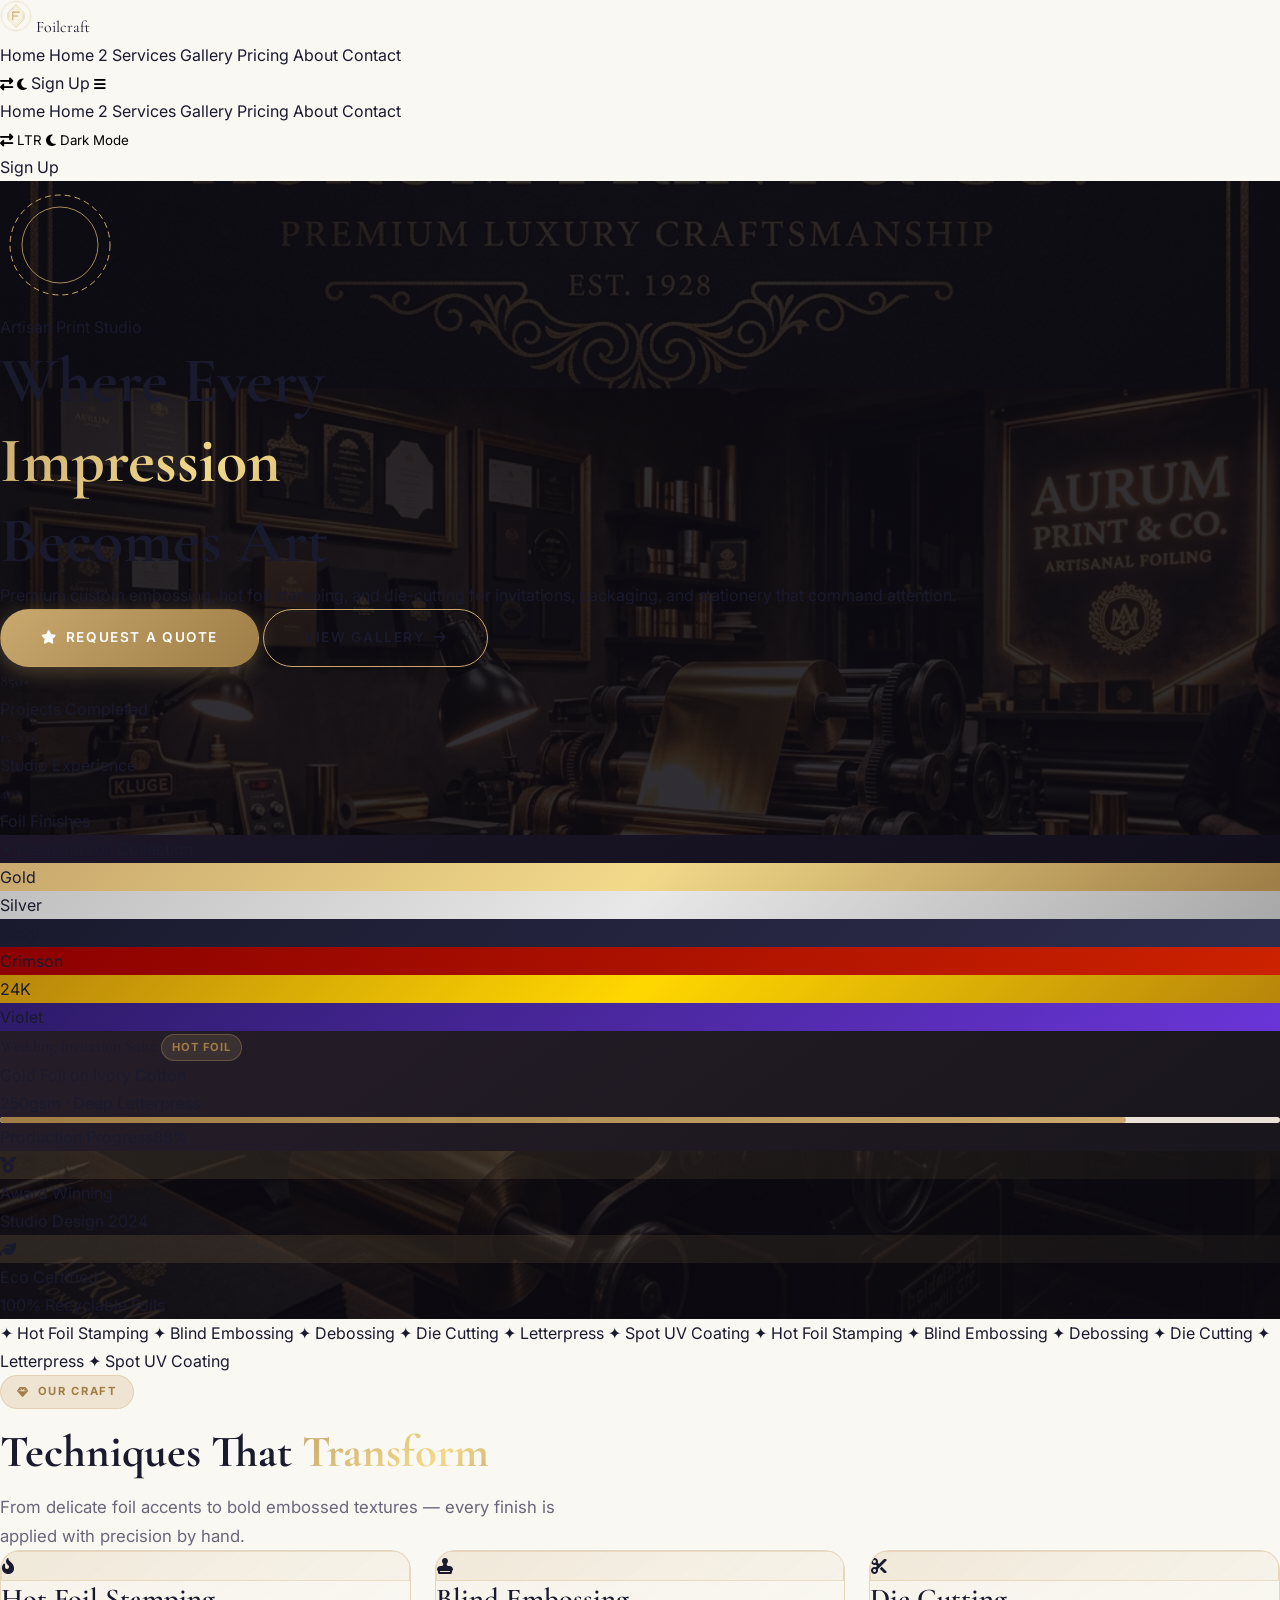
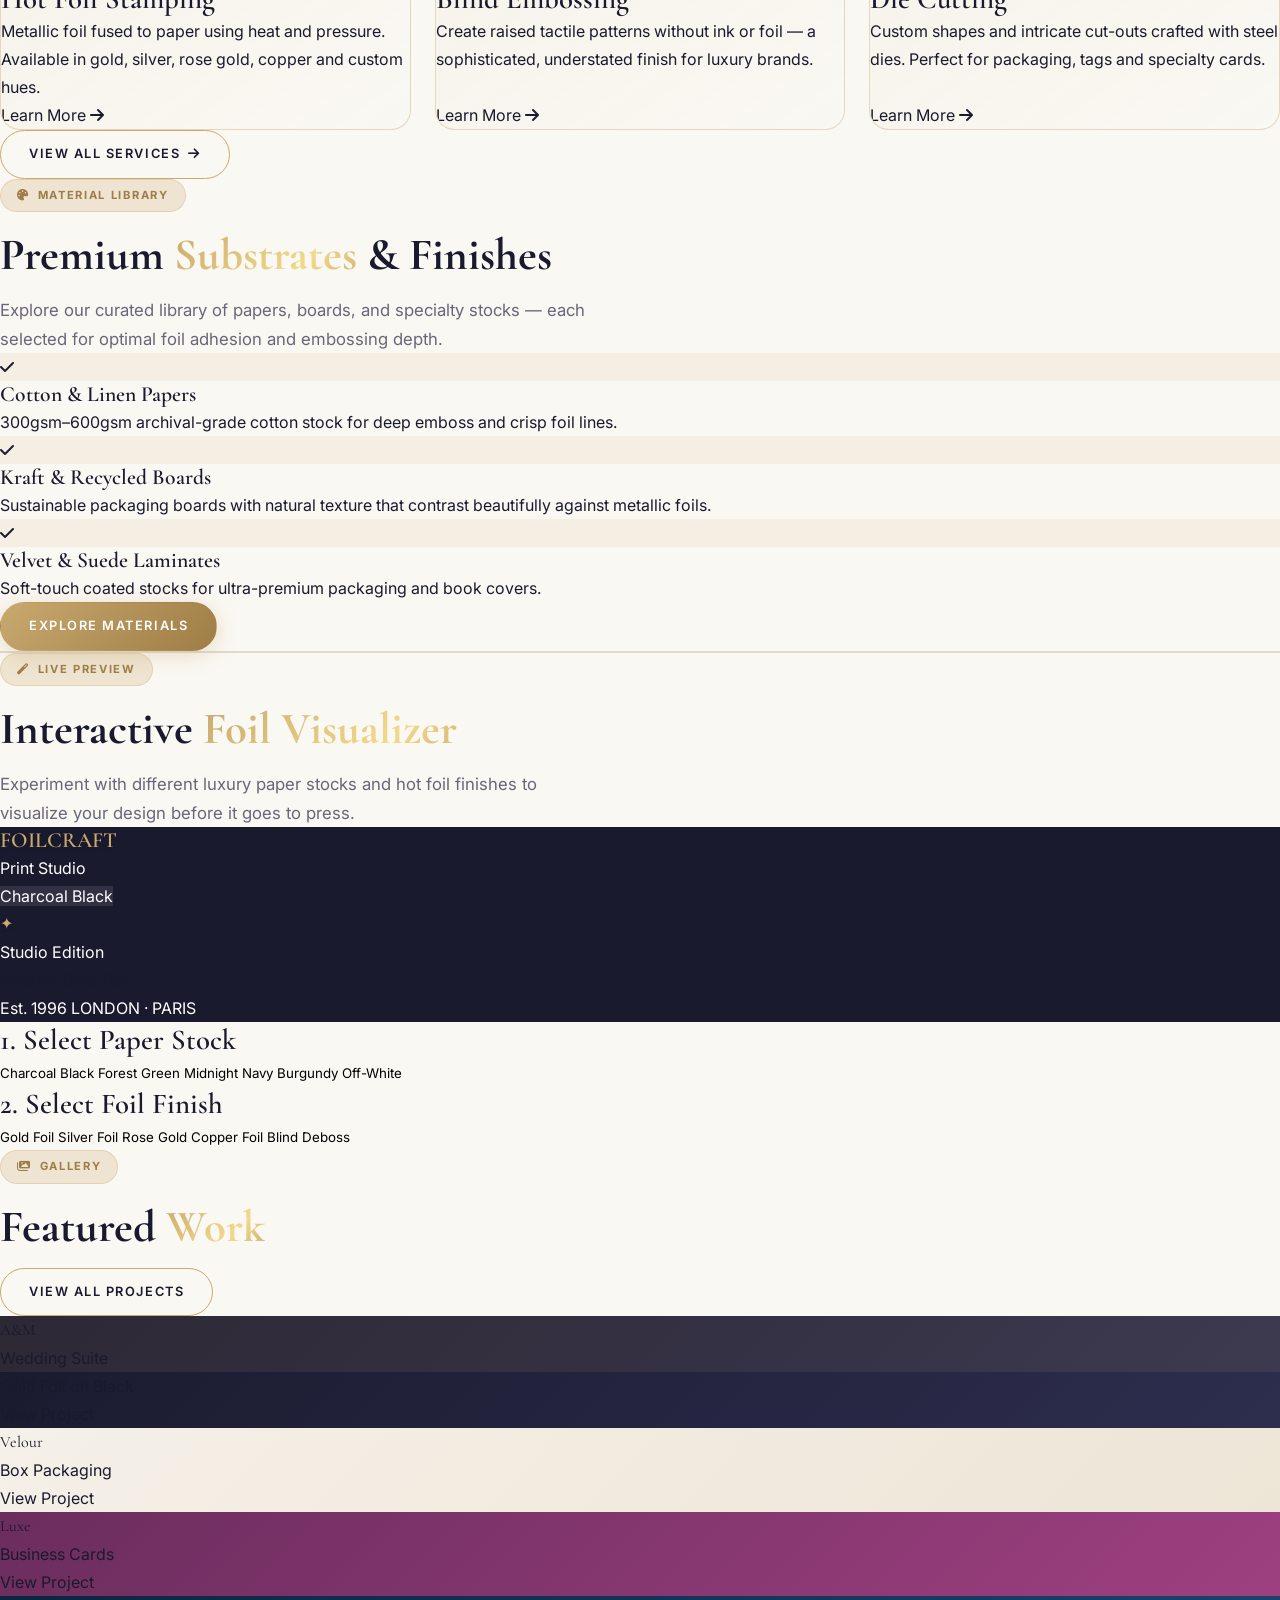
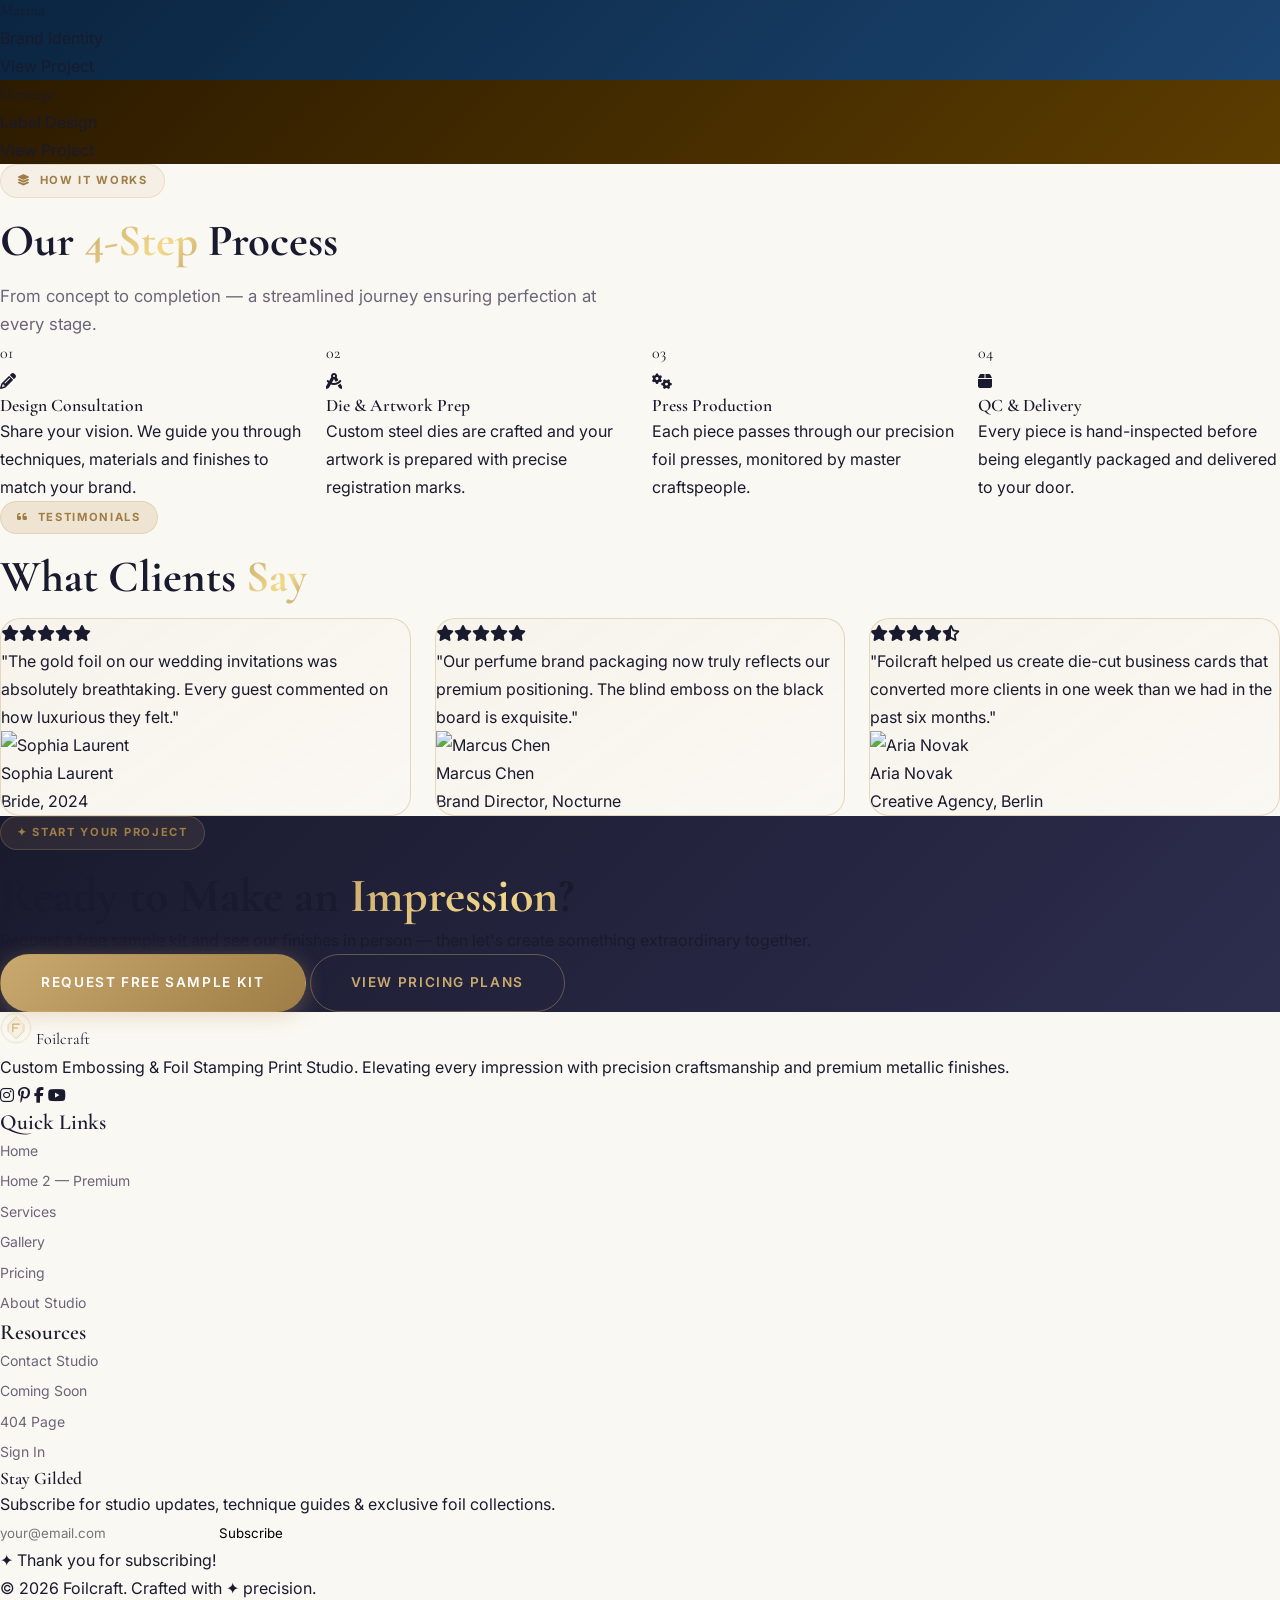
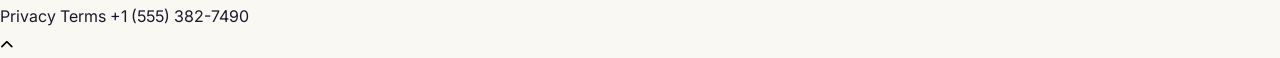
==== commit 4358da4d: "fix" ====
--- a/index.html
+++ b/index.html
@@ -80,8 +80,7 @@
                         <a href="contact.html" class="btn btn-primary btn-lg btn-shine">
                             <i class="fas fa-star text-xs"></i> Request a Quote
                         </a>
-                        <a href="gallery.html" class="btn btn-secondary btn-lg"
-                            style="border-color:rgba(201,169,110,0.5);color:#C9A96E;">
+                        <a href="gallery.html" class="btn btn-secondary btn-lg border-[#C9A96E]/50 text-[#C9A96E] hover:text-white">
                             View Gallery <i class="fas fa-arrow-right text-xs"></i>
                         </a>
                     </div>
@@ -113,7 +112,7 @@
                 <!-- Right Visual -->
                 <div class="hidden xl:flex justify-center items-center animate-on-scroll zoom-in"
                     style="animation-delay:0.2s;">
-                    <div class="relative w-full max-w-lg">
+                    <div class="relative w-full max-w-lg p-6">
                         <!-- Main card visual -->
                         <div class="relative rounded-3xl overflow-hidden border border-[#C9A96E]/25 shadow-2xl"
                             style="background:linear-gradient(145deg,#1C1628,#0F0D18);">
@@ -173,7 +172,7 @@
                         </div>
                         <!-- Floating badges -->
                         <div
-                            class="absolute -top-4 -left-4 z-10 bg-white dark:bg-[#1C1C2E] rounded-2xl p-3 shadow-xl border border-[#E8E2D8] dark:border-[#2D2D4A] flex items-center gap-2.5">
+                            class="absolute -top-8 -left-8 z-10 bg-white dark:bg-[#1C1C2E] rounded-2xl p-3 shadow-xl border border-[#E8E2D8] dark:border-[#2D2D4A] flex items-center gap-2.5">
                             <div class="w-9 h-9 rounded-xl flex items-center justify-center text-[#C9A96E]"
                                 style="background:linear-gradient(135deg,rgba(201,169,110,0.15),rgba(201,169,110,0.05));">
                                 <i class="fas fa-medal"></i></div>
@@ -183,7 +182,7 @@
                             </div>
                         </div>
                         <div
-                            class="absolute -bottom-4 -right-4 z-10 bg-white dark:bg-[#1C1C2E] rounded-2xl p-3 shadow-xl border border-[#E8E2D8] dark:border-[#2D2D4A] flex items-center gap-2.5">
+                            class="absolute -bottom-8 -right-8 z-10 bg-white dark:bg-[#1C1C2E] rounded-2xl p-3 shadow-xl border border-[#E8E2D8] dark:border-[#2D2D4A] flex items-center gap-2.5">
                             <div class="w-9 h-9 rounded-xl flex items-center justify-center text-[#C9A96E]"
                                 style="background:linear-gradient(135deg,rgba(201,169,110,0.15),rgba(201,169,110,0.05));">
                                 <i class="fas fa-leaf"></i></div>
--- a/style.css
+++ b/style.css
@@ -1062,3 +1062,122 @@
     background-size: cover;
     background-position: center;
 }
+
+/* ==========================================================================
+   Live Print Visualizer Custom CSS
+   ========================================================================== */
+
+/* Foil Text Gradients */
+.foil-gold {
+    background: linear-gradient(135deg, #C9A96E 0%, #F2D98A 40%, #C9A96E 60%, #9E7D46 100%) !important;
+    background-size: 200% auto !important;
+    -webkit-background-clip: text !important;
+    background-clip: text !important;
+    -webkit-text-fill-color: transparent !important;
+}
+
+.foil-silver {
+    background: linear-gradient(135deg, #B0B0B8 0%, #FFFFFF 35%, #D0D0D8 50%, #FFFFFF 65%, #90909A 100%) !important;
+    background-size: 200% auto !important;
+    -webkit-background-clip: text !important;
+    background-clip: text !important;
+    -webkit-text-fill-color: transparent !important;
+}
+
+.foil-rosegold {
+    background: linear-gradient(135deg, #B76E79 0%, #F3CFCD 35%, #C27D88 50%, #F3CFCD 65%, #9E515D 100%) !important;
+    background-size: 200% auto !important;
+    -webkit-background-clip: text !important;
+    background-clip: text !important;
+    -webkit-text-fill-color: transparent !important;
+}
+
+.foil-copper {
+    background: linear-gradient(135deg, #B87333 0%, #F2A679 35%, #C97D46 50%, #F2A679 65%, #8B4513 100%) !important;
+    background-size: 200% auto !important;
+    -webkit-background-clip: text !important;
+    background-clip: text !important;
+    -webkit-text-fill-color: transparent !important;
+}
+
+.foil-holo {
+    background: linear-gradient(135deg, #FF66B2 0%, #FFB266 20%, #FFFF66 40%, #66FF66 60%, #66FFFF 80%, #B266FF 100%) !important;
+    background-size: 200% auto !important;
+    -webkit-background-clip: text !important;
+    background-clip: text !important;
+    -webkit-text-fill-color: transparent !important;
+}
+
+/* Foil Solid Backgrounds */
+.bg-foil-gold { background: linear-gradient(135deg, #C9A96E 0%, #F2D98A 40%, #C9A96E 60%, #9E7D46 100%); }
+.bg-foil-silver { background: linear-gradient(135deg, #B0B0B8 0%, #FFFFFF 35%, #D0D0D8 50%, #FFFFFF 65%, #90909A 100%); }
+.bg-foil-rosegold { background: linear-gradient(135deg, #B76E79 0%, #F3CFCD 35%, #C27D88 50%, #F3CFCD 65%, #9E515D 100%); }
+.bg-foil-copper { background: linear-gradient(135deg, #B87333 0%, #F2A679 35%, #C97D46 50%, #F2A679 65%, #8B4513 100%); }
+.bg-foil-holo { background: linear-gradient(135deg, #FF66B2 0%, #FFB266 20%, #FFFF66 40%, #66FF66 60%, #66FFFF 80%, #B266FF 100%); }
+
+/* Paper Stocks styling (Visualizer Card Background) */
+.stock-black {
+    background-color: #12121E !important;
+    background-image: radial-gradient(rgba(255,255,255,0.03) 1px, transparent 0), linear-gradient(145deg, #12121E, #0A0A10) !important;
+    background-size: 8px 8px, 100% 100% !important;
+    border-color: rgba(255, 255, 255, 0.08) !important;
+}
+
+.stock-green {
+    background-color: #11261B !important;
+    background-image: radial-gradient(rgba(255,255,255,0.03) 1px, transparent 0), linear-gradient(145deg, #11261B, #09150F) !important;
+    background-size: 10px 10px, 100% 100% !important;
+    border-color: rgba(255, 255, 255, 0.08) !important;
+}
+
+.stock-blue {
+    background-color: #161B32 !important;
+    background-image: radial-gradient(rgba(255,255,255,0.03) 1px, transparent 0), linear-gradient(145deg, #161B32, #0E1122) !important;
+    background-size: 9px 9px, 100% 100% !important;
+    border-color: rgba(255, 255, 255, 0.08) !important;
+}
+
+.stock-white {
+    background-color: #FDFBFA !important;
+    background-image: radial-gradient(rgba(0,0,0,0.02) 1px, transparent 0), linear-gradient(145deg, #FDFBFA, #F5F2EC) !important;
+    background-size: 8px 8px, 100% 100% !important;
+    border-color: rgba(201, 169, 110, 0.3) !important;
+    box-shadow: 0 25px 60px rgba(0, 0, 0, 0.15), 0 0 0 1px rgba(201, 169, 110, 0.25) !important;
+}
+
+/* Contrast overrides for light white paper stock */
+.stock-white .text-white {
+    color: #1A1A2E !important;
+}
+.stock-white .text-neutral-400 {
+    color: #6B6579 !important;
+}
+.stock-white .text-neutral-300 {
+    color: #4A4556 !important;
+}
+.stock-white .border-white\/10 {
+    border-color: rgba(26, 26, 46, 0.12) !important;
+}
+.stock-white .bg-white\/5 {
+    background-color: rgba(26, 26, 46, 0.04) !important;
+}
+.stock-white .border-white\/5 {
+    border-color: rgba(26, 26, 46, 0.06) !important;
+}
+.stock-white .bg-white\/10 {
+    background-color: rgba(201, 169, 110, 0.1) !important;
+}
+
+/* ============================================
+   Header & Mobile Navigation Overlay Rules
+   ============================================ */
+#main-nav {
+    background-color: color-mix(in srgb, var(--cream) 95%, transparent) !important;
+    backdrop-filter: blur(12px) !important;
+    -webkit-backdrop-filter: blur(12px) !important;
+}
+
+#mobile-menu {
+    background-color: var(--cream) !important;
+}
+
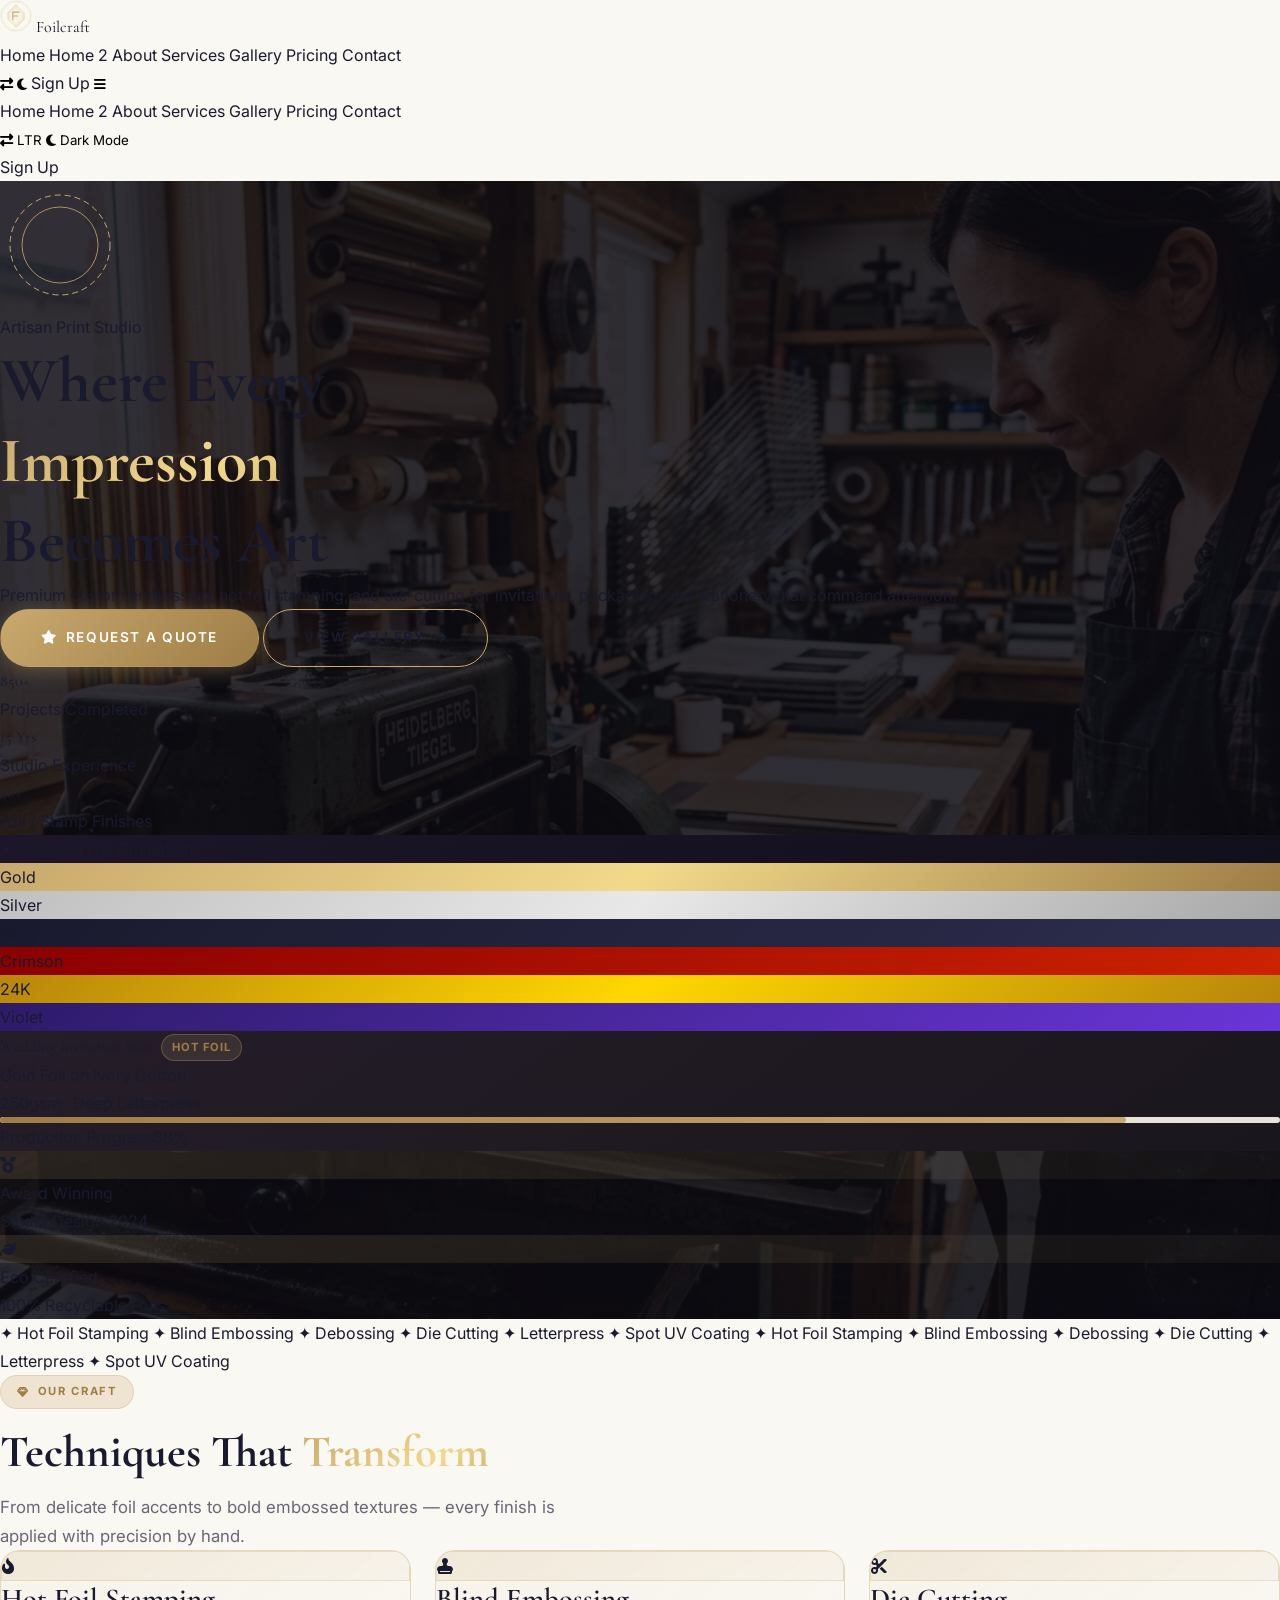
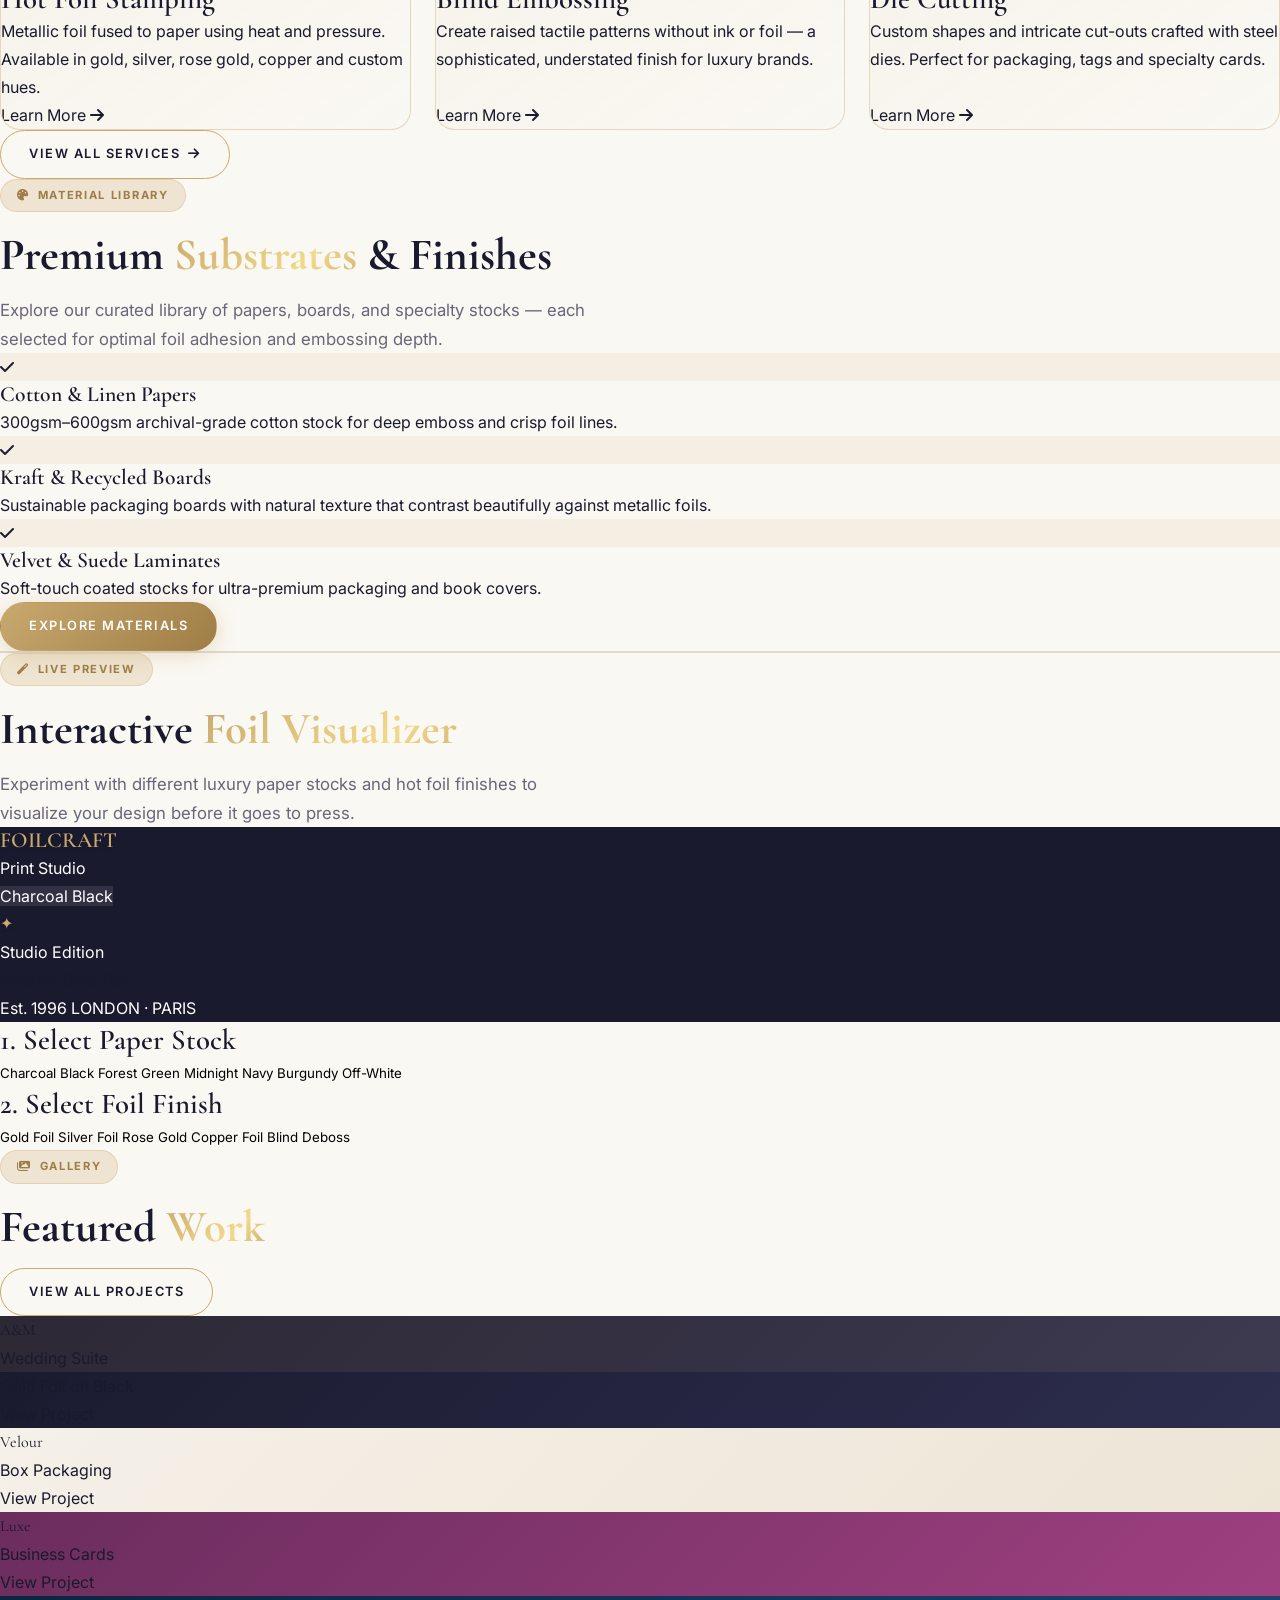
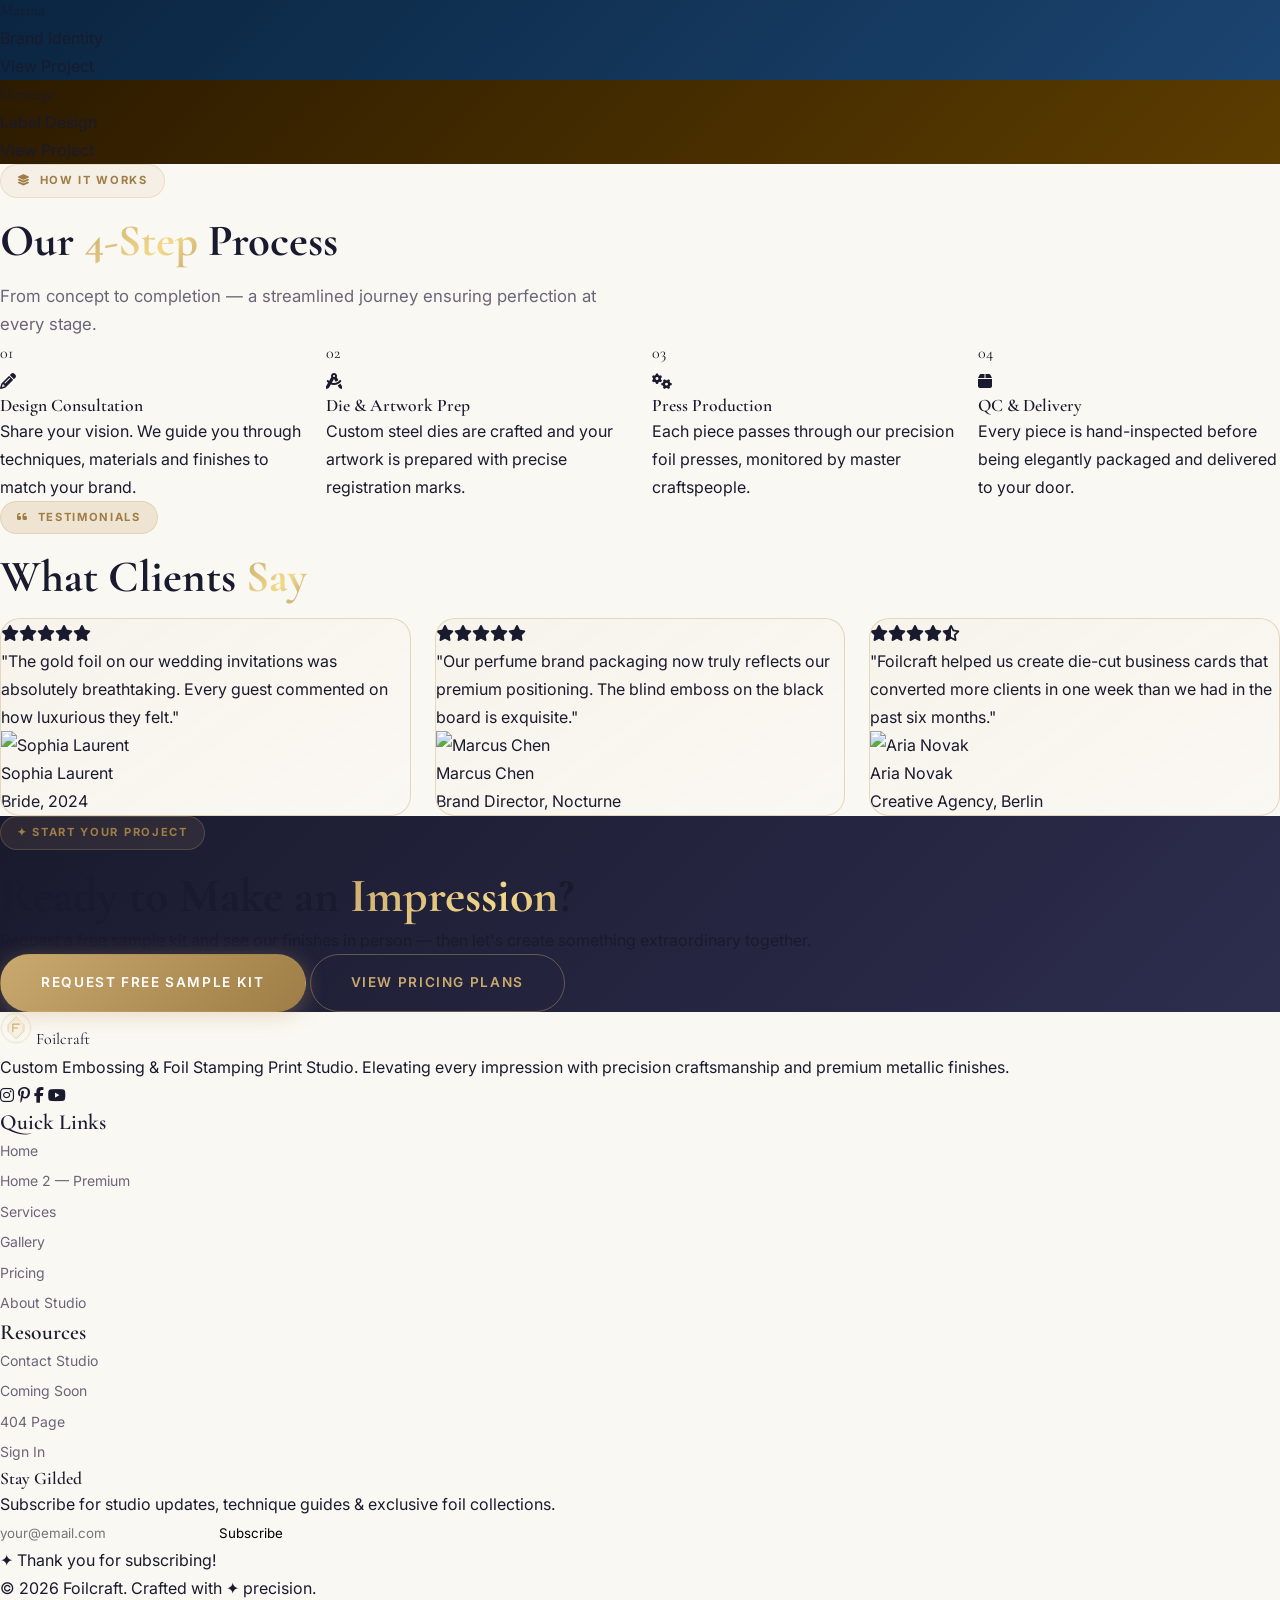
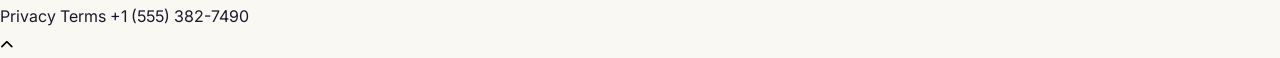
==== commit fa045f76: "fix" ====
--- a/index.html
+++ b/index.html
@@ -19,7 +19,7 @@
     <div id="navbar-container"></div>
 
     <!-- ===== HERO ===== -->
-    <section class="relative min-h-[92vh] flex items-center overflow-hidden bg-[#0D0B12]" style="background-image: linear-gradient(rgba(13, 11, 18, 0.85), rgba(13, 11, 18, 0.85)), url('banner_home.png'); background-size: cover; background-position: center;">
+    <section class="relative min-h-[92vh] flex items-center overflow-hidden bg-[#0D0B12]" style="background-image: linear-gradient(rgba(13, 11, 18, 0.85), rgba(13, 11, 18, 0.85)), url('assets/banner_home.png'); background-size: cover; background-position: center;">
         <!-- Animated background -->
         <div class="absolute inset-0 overflow-hidden pointer-events-none">
             <!-- Gold orbs -->
@@ -104,7 +104,7 @@
                             <div class="text-2xl font-bold text-[#C9A96E]"
                                 style="font-family:'Cormorant Garamond',serif;" data-counter data-target="40"
                                 data-suffix="+">40+</div>
-                            <div class="text-xs text-neutral-500 uppercase tracking-wider mt-1">Foil Finishes</div>
+                            <div class="text-xs text-neutral-500 uppercase tracking-wider mt-1">Foil / Stamp Finishes</div>
                         </div>
                     </div>
                 </div>
@@ -493,7 +493,7 @@
     <section class="py-24 bg-[#FAF8F3] dark:bg-[#0D0D1A]">
         <div class="max-w-7xl mx-auto px-4 sm:px-6">
             <div class="flex flex-col sm:flex-row items-center justify-between gap-6 mb-14">
-                <div>
+                <div class="text-center sm:text-left flex flex-col items-center sm:items-start">
                     <div class="section-tag">
                         <i class="fas fa-images text-[10px]"></i> Gallery
                     </div>
--- a/style.css
+++ b/style.css
@@ -478,6 +478,7 @@
 .auth-logo {
     display: flex;
     align-items: center;
+    justify-content: center;
     gap: 10px;
     font-family: 'Cormorant Garamond', serif;
     font-size: 1.4rem;
@@ -496,12 +497,14 @@
     font-weight: 700;
     color: var(--text-dark);
     margin-bottom: 6px;
+    text-align: center;
 }
 
 .auth-subtitle {
     font-size: 0.9rem;
     color: var(--text-muted);
     margin-bottom: 28px;
+    text-align: center;
 }
 
 .auth-form { display: flex; flex-direction: column; gap: 18px; }
@@ -843,6 +846,25 @@
     .auth-card { padding: 32px 24px; }
     .dashboard-body { padding: 20px 16px; }
     .dashboard-header { padding: 14px 16px; }
+}
+
+@media (max-width: 480px) {
+    .auth-page {
+        flex-direction: column;
+        justify-content: flex-start;
+        align-items: center;
+        padding: 16px;
+        padding-top: 24px;
+    }
+    .auth-top-icons {
+        position: static;
+        margin-bottom: 16px;
+        margin-left: auto;
+    }
+    [dir="rtl"] .auth-top-icons {
+        margin-left: 0;
+        margin-right: auto;
+    }
 }
 
 @media (max-width: 360px) {
@@ -1009,6 +1031,15 @@
 [dir="rtl"] .data-table th,
 [dir="rtl"] .data-table td { text-align: right; }
 
+/* Hide scrollbar for horizontal scrolling containers (like the table wrapper) */
+.overflow-x-auto {
+    -ms-overflow-style: none;  /* IE and Edge */
+    scrollbar-width: none;  /* Firefox */
+}
+.overflow-x-auto::-webkit-scrollbar {
+    display: none; /* Chrome, Safari and Opera */
+}
+
 /* ==========================================================================
    Hero Layout Layered Mockups & Sustainability Color Custom Rules
    ========================================================================== */
@@ -1052,13 +1083,13 @@
 
 /* Split hero column background for light and dark modes */
 .hero-right-bg {
-    background: linear-gradient(135deg, rgba(26, 26, 46, 0.85), rgba(13, 11, 18, 0.9)), url('banner_home2.png');
+    background: linear-gradient(135deg, rgba(26, 26, 46, 0.85), rgba(13, 11, 18, 0.9)), url('assets/banner_home2.png');
     background-size: cover;
     background-position: center;
 }
 
 .dark .hero-right-bg {
-    background: linear-gradient(135deg, rgba(13, 13, 26, 0.95), rgba(6, 6, 12, 0.97)), url('banner_home2.png');
+    background: linear-gradient(135deg, rgba(13, 13, 26, 0.95), rgba(6, 6, 12, 0.97)), url('assets/banner_home2.png');
     background-size: cover;
     background-position: center;
 }
@@ -1181,3 +1212,14 @@
     background-color: var(--cream) !important;
 }
 
+/* Mobile responsive styles to prevent table horizontal scroll */
+@media (max-width: 640px) {
+    .data-table th, .data-table td {
+        padding: 8px 4px !important;
+        font-size: 0.72rem !important;
+    }
+    .data-table th i, .data-table td i {
+        font-size: 0.72rem !important;
+    }
+}
+
